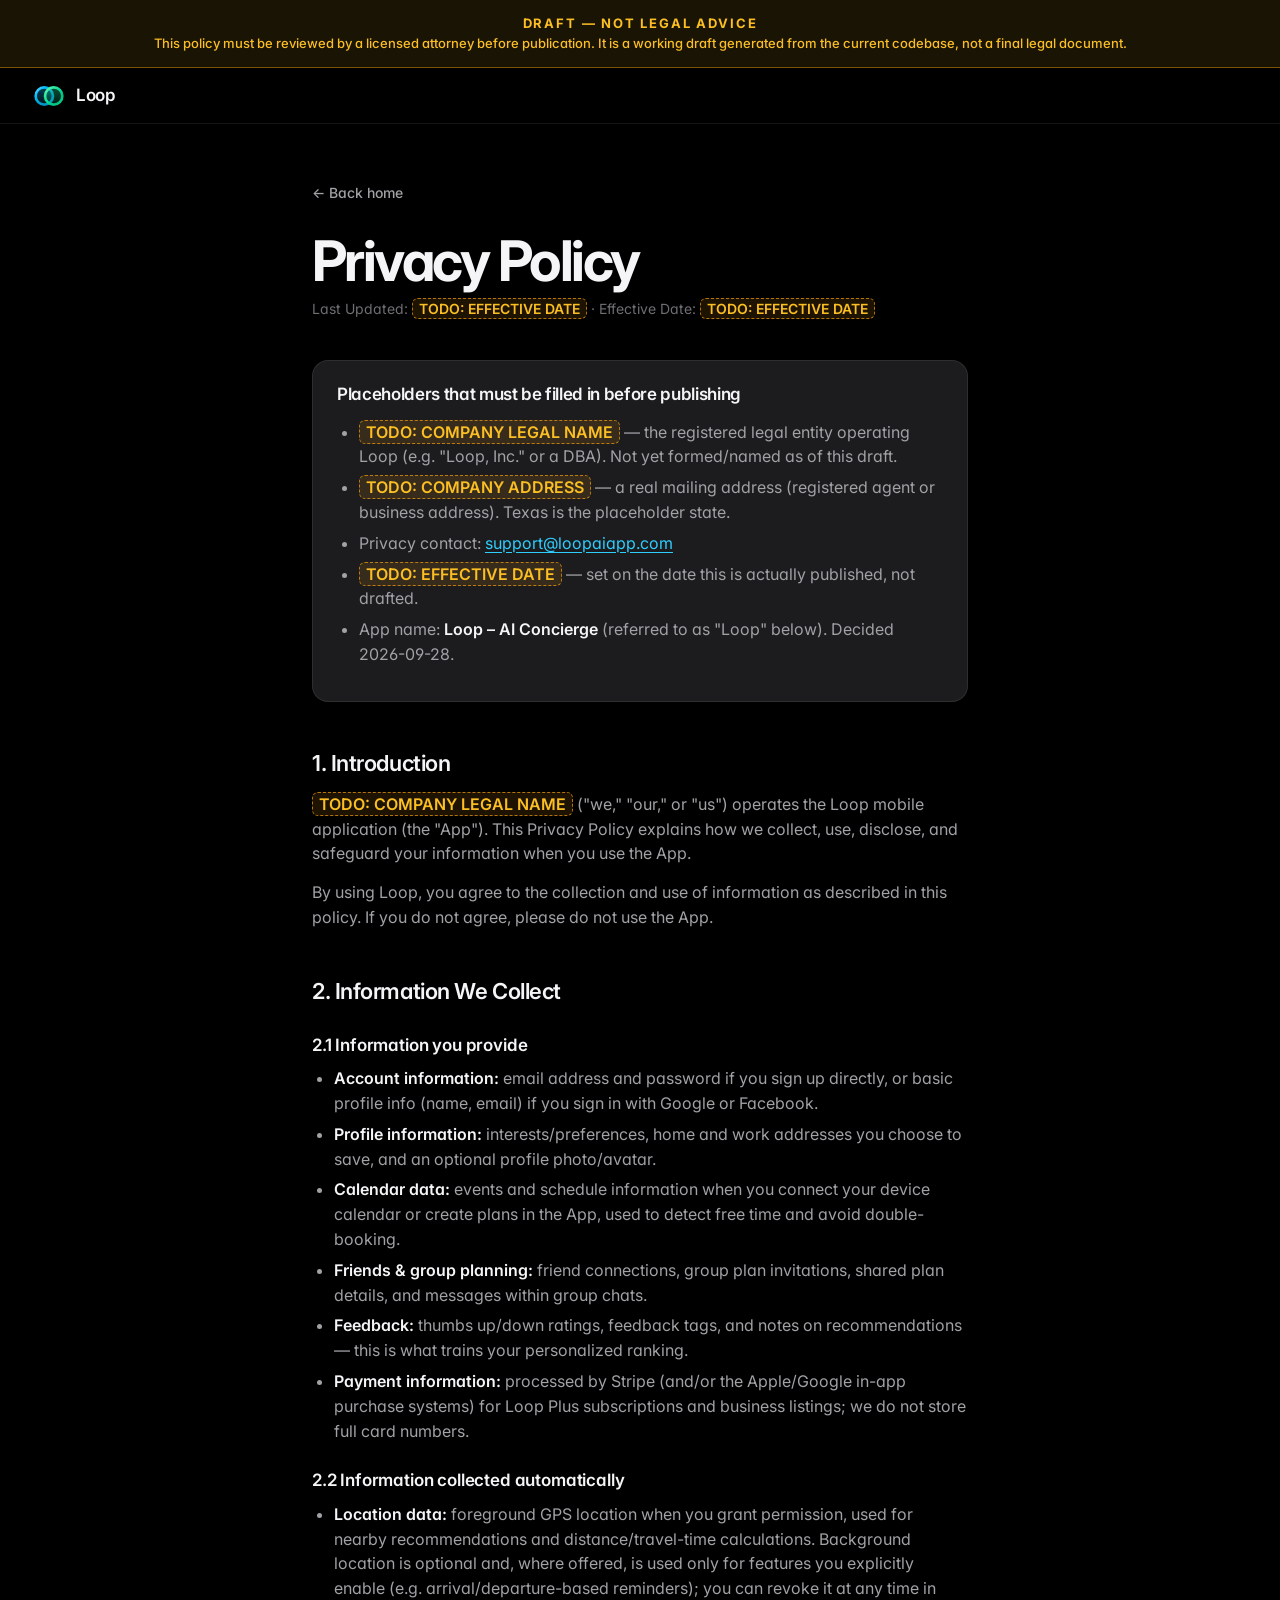
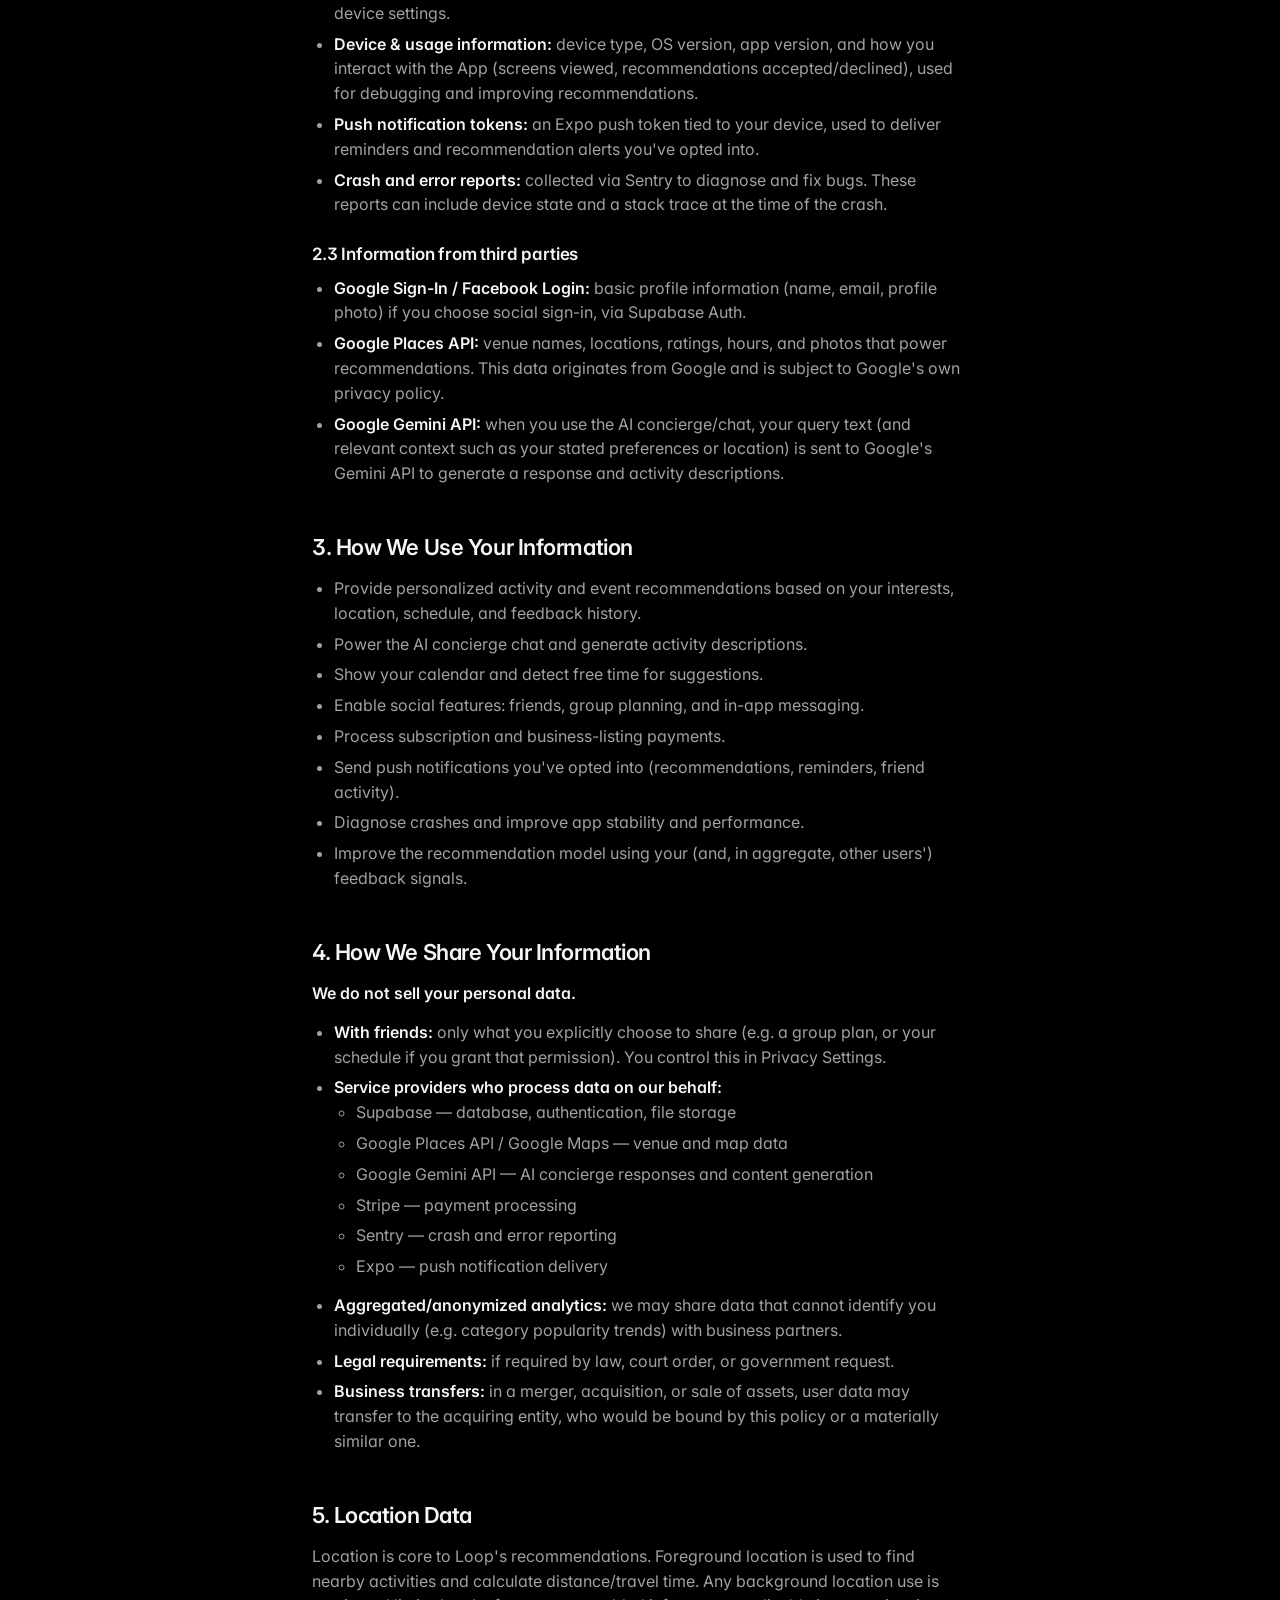
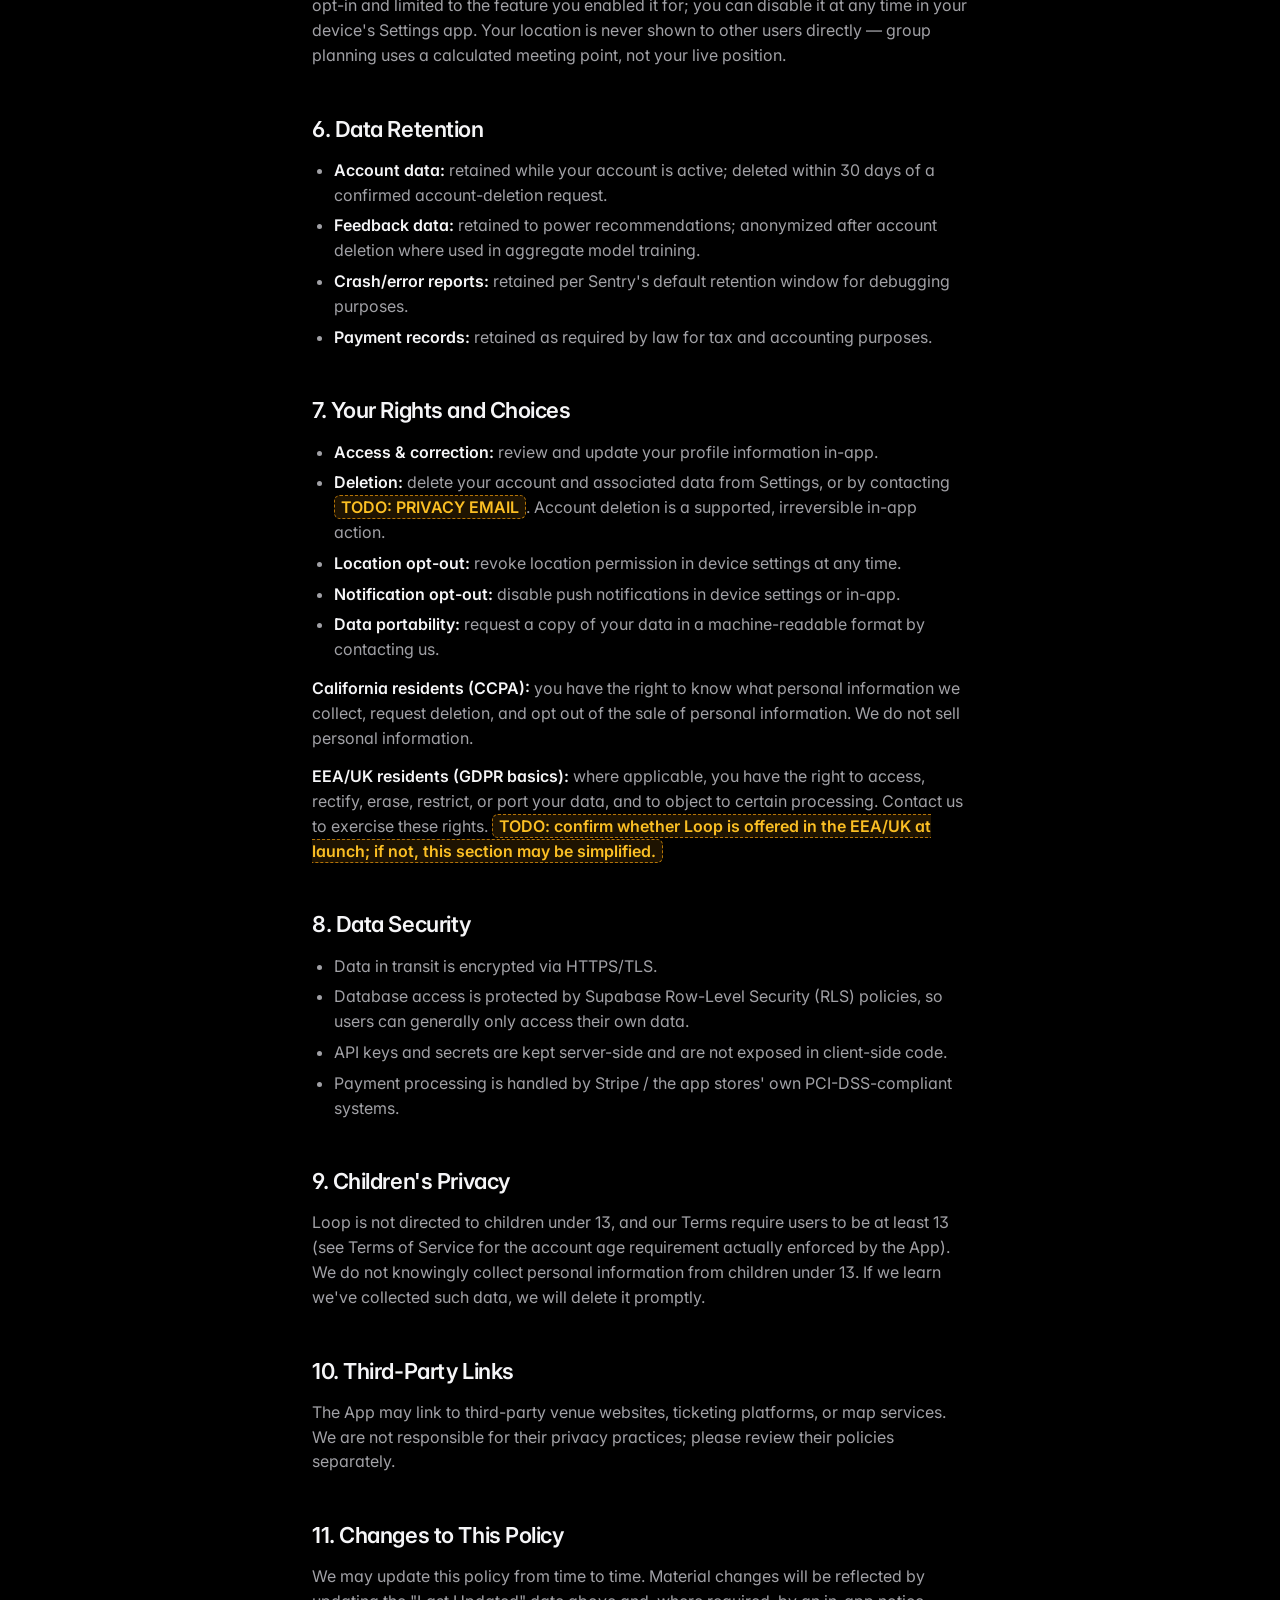
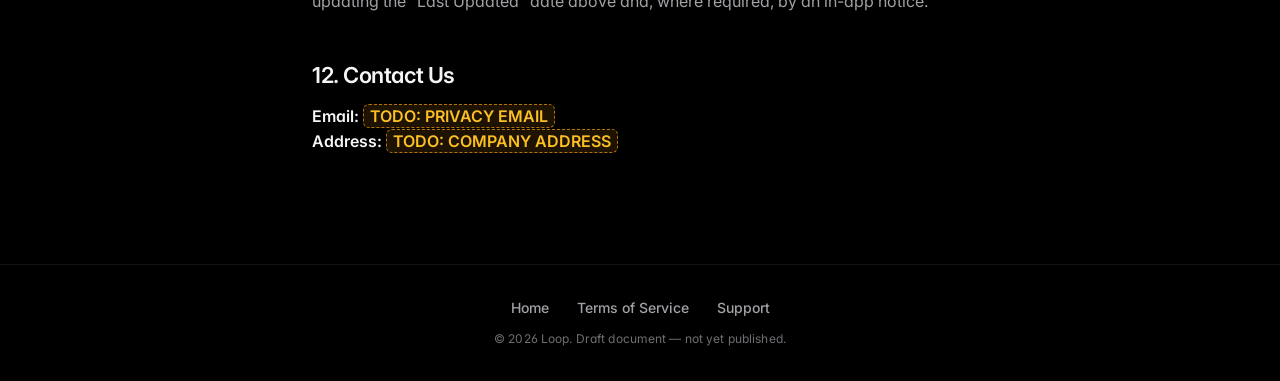
==== privacy.html @ 394af700 "v2: dark keynote-style unveil" ====
<!DOCTYPE html>
<html lang="en">
<head>
  <meta charset="UTF-8">
  <meta name="viewport" content="width=device-width, initial-scale=1.0">
  <title>Privacy Policy — Loop</title>
  <meta name="description" content="How Loop collects, uses, and protects your information.">
  <link rel="icon" type="image/png" href="assets/favicon.png">
  <link rel="stylesheet" href="styles.css">
</head>
<body>

  <div class="draft-banner">
    <strong>Draft — Not Legal Advice</strong><br>
    This policy must be reviewed by a licensed attorney before publication. It is a working draft generated from the current codebase, not a final legal document.
  </div>

  <header class="doc-header">
    <a href="index.html" class="brand">Loop</a>
  </header>

  <main class="doc">
    <a href="index.html" class="back-link">&larr; Back home</a>
    <h1>Privacy Policy</h1>
    <p class="meta">Last Updated: <span class="todo">TODO: EFFECTIVE DATE</span> &middot; Effective Date: <span class="todo">TODO: EFFECTIVE DATE</span></p>

    <div class="todo-list">
      <h2>Placeholders that must be filled in before publishing</h2>
      <ul>
        <li><span class="todo">TODO: COMPANY LEGAL NAME</span> — the registered legal entity operating Loop (e.g. "Loop, Inc." or a DBA). Not yet formed/named as of this draft.</li>
        <li><span class="todo">TODO: COMPANY ADDRESS</span> — a real mailing address (registered agent or business address). Texas is the placeholder state.</li>
        <li>Privacy contact: <a href="mailto:support@loopaiapp.com">support@loopaiapp.com</a></li>
        <li><span class="todo">TODO: EFFECTIVE DATE</span> — set on the date this is actually published, not drafted.</li>
        <li>App name: <strong>Loop – AI Concierge</strong> (referred to as "Loop" below). Decided 2026-09-28.</li>
      </ul>
    </div>

    <h2>1. Introduction</h2>
    <p><span class="todo">TODO: COMPANY LEGAL NAME</span> ("we," "our," or "us") operates the Loop mobile application (the "App"). This Privacy Policy explains how we collect, use, disclose, and safeguard your information when you use the App.</p>
    <p>By using Loop, you agree to the collection and use of information as described in this policy. If you do not agree, please do not use the App.</p>

    <h2>2. Information We Collect</h2>
    <h3>2.1 Information you provide</h3>
    <ul>
      <li><strong>Account information:</strong> email address and password if you sign up directly, or basic profile info (name, email) if you sign in with Google or Facebook.</li>
      <li><strong>Profile information:</strong> interests/preferences, home and work addresses you choose to save, and an optional profile photo/avatar.</li>
      <li><strong>Calendar data:</strong> events and schedule information when you connect your device calendar or create plans in the App, used to detect free time and avoid double-booking.</li>
      <li><strong>Friends &amp; group planning:</strong> friend connections, group plan invitations, shared plan details, and messages within group chats.</li>
      <li><strong>Feedback:</strong> thumbs up/down ratings, feedback tags, and notes on recommendations — this is what trains your personalized ranking.</li>
      <li><strong>Payment information:</strong> processed by Stripe (and/or the Apple/Google in-app purchase systems) for Loop Plus subscriptions and business listings; we do not store full card numbers.</li>
    </ul>

    <h3>2.2 Information collected automatically</h3>
    <ul>
      <li><strong>Location data:</strong> foreground GPS location when you grant permission, used for nearby recommendations and distance/travel-time calculations. Background location is optional and, where offered, is used only for features you explicitly enable (e.g. arrival/departure-based reminders); you can revoke it at any time in device settings.</li>
      <li><strong>Device &amp; usage information:</strong> device type, OS version, app version, and how you interact with the App (screens viewed, recommendations accepted/declined), used for debugging and improving recommendations.</li>
      <li><strong>Push notification tokens:</strong> an Expo push token tied to your device, used to deliver reminders and recommendation alerts you've opted into.</li>
      <li><strong>Crash and error reports:</strong> collected via Sentry to diagnose and fix bugs. These reports can include device state and a stack trace at the time of the crash.</li>
    </ul>

    <h3>2.3 Information from third parties</h3>
    <ul>
      <li><strong>Google Sign-In / Facebook Login:</strong> basic profile information (name, email, profile photo) if you choose social sign-in, via Supabase Auth.</li>
      <li><strong>Google Places API:</strong> venue names, locations, ratings, hours, and photos that power recommendations. This data originates from Google and is subject to Google's own privacy policy.</li>
      <li><strong>Google Gemini API:</strong> when you use the AI concierge/chat, your query text (and relevant context such as your stated preferences or location) is sent to Google's Gemini API to generate a response and activity descriptions.</li>
    </ul>

    <h2>3. How We Use Your Information</h2>
    <ul>
      <li>Provide personalized activity and event recommendations based on your interests, location, schedule, and feedback history.</li>
      <li>Power the AI concierge chat and generate activity descriptions.</li>
      <li>Show your calendar and detect free time for suggestions.</li>
      <li>Enable social features: friends, group planning, and in-app messaging.</li>
      <li>Process subscription and business-listing payments.</li>
      <li>Send push notifications you've opted into (recommendations, reminders, friend activity).</li>
      <li>Diagnose crashes and improve app stability and performance.</li>
      <li>Improve the recommendation model using your (and, in aggregate, other users') feedback signals.</li>
    </ul>

    <h2>4. How We Share Your Information</h2>
    <p><strong>We do not sell your personal data.</strong></p>
    <ul>
      <li><strong>With friends:</strong> only what you explicitly choose to share (e.g. a group plan, or your schedule if you grant that permission). You control this in Privacy Settings.</li>
      <li><strong>Service providers who process data on our behalf:</strong>
        <ul>
          <li>Supabase — database, authentication, file storage</li>
          <li>Google Places API / Google Maps — venue and map data</li>
          <li>Google Gemini API — AI concierge responses and content generation</li>
          <li>Stripe — payment processing</li>
          <li>Sentry — crash and error reporting</li>
          <li>Expo — push notification delivery</li>
        </ul>
      </li>
      <li><strong>Aggregated/anonymized analytics:</strong> we may share data that cannot identify you individually (e.g. category popularity trends) with business partners.</li>
      <li><strong>Legal requirements:</strong> if required by law, court order, or government request.</li>
      <li><strong>Business transfers:</strong> in a merger, acquisition, or sale of assets, user data may transfer to the acquiring entity, who would be bound by this policy or a materially similar one.</li>
    </ul>

    <h2>5. Location Data</h2>
    <p>Location is core to Loop's recommendations. Foreground location is used to find nearby activities and calculate distance/travel time. Any background location use is opt-in and limited to the feature you enabled it for; you can disable it at any time in your device's Settings app. Your location is never shown to other users directly — group planning uses a calculated meeting point, not your live position.</p>

    <h2>6. Data Retention</h2>
    <ul>
      <li><strong>Account data:</strong> retained while your account is active; deleted within 30 days of a confirmed account-deletion request.</li>
      <li><strong>Feedback data:</strong> retained to power recommendations; anonymized after account deletion where used in aggregate model training.</li>
      <li><strong>Crash/error reports:</strong> retained per Sentry's default retention window for debugging purposes.</li>
      <li><strong>Payment records:</strong> retained as required by law for tax and accounting purposes.</li>
    </ul>

    <h2>7. Your Rights and Choices</h2>
    <ul>
      <li><strong>Access &amp; correction:</strong> review and update your profile information in-app.</li>
      <li><strong>Deletion:</strong> delete your account and associated data from Settings, or by contacting <span class="todo">TODO: PRIVACY EMAIL</span>. Account deletion is a supported, irreversible in-app action.</li>
      <li><strong>Location opt-out:</strong> revoke location permission in device settings at any time.</li>
      <li><strong>Notification opt-out:</strong> disable push notifications in device settings or in-app.</li>
      <li><strong>Data portability:</strong> request a copy of your data in a machine-readable format by contacting us.</li>
    </ul>
    <p><strong>California residents (CCPA):</strong> you have the right to know what personal information we collect, request deletion, and opt out of the sale of personal information. We do not sell personal information.</p>
    <p><strong>EEA/UK residents (GDPR basics):</strong> where applicable, you have the right to access, rectify, erase, restrict, or port your data, and to object to certain processing. Contact us to exercise these rights. <span class="todo">TODO: confirm whether Loop is offered in the EEA/UK at launch; if not, this section may be simplified.</span></p>

    <h2>8. Data Security</h2>
    <ul>
      <li>Data in transit is encrypted via HTTPS/TLS.</li>
      <li>Database access is protected by Supabase Row-Level Security (RLS) policies, so users can generally only access their own data.</li>
      <li>API keys and secrets are kept server-side and are not exposed in client-side code.</li>
      <li>Payment processing is handled by Stripe / the app stores' own PCI-DSS-compliant systems.</li>
    </ul>

    <h2>9. Children's Privacy</h2>
    <p>Loop is not directed to children under 13, and our Terms require users to be at least 13 (see Terms of Service for the account age requirement actually enforced by the App). We do not knowingly collect personal information from children under 13. If we learn we've collected such data, we will delete it promptly.</p>

    <h2>10. Third-Party Links</h2>
    <p>The App may link to third-party venue websites, ticketing platforms, or map services. We are not responsible for their privacy practices; please review their policies separately.</p>

    <h2>11. Changes to This Policy</h2>
    <p>We may update this policy from time to time. Material changes will be reflected by updating the "Last Updated" date above and, where required, by an in-app notice.</p>

    <h2>12. Contact Us</h2>
    <p>
      <strong>Email:</strong> <span class="todo">TODO: PRIVACY EMAIL</span><br>
      <strong>Address:</strong> <span class="todo">TODO: COMPANY ADDRESS</span>
    </p>
  </main>

  <footer>
    <div class="footer-links">
      <a href="index.html">Home</a>
      <a href="terms.html">Terms of Service</a>
      <a href="support.html">Support</a>
    </div>
    <p class="copyright">&copy; 2026 Loop. Draft document — not yet published.</p>
  </footer>

</body>
</html>
---- styles.css ----
/* Loop – AI Concierge — shared stylesheet (index + support/privacy/terms)
   Plain CSS, no build step. Only external resource: Google Fonts (Inter).
   Tokens mirror constants/brand.ts: true black #000000, cards #1C1C1E,
   loopBlue #00A6D9, loopBlueLight #2ECEFF, loopBlueDark #007DA3, loop green #09DB98.
   Motion is progressive: content is fully visible with JS off, and all motion
   is removed under prefers-reduced-motion. */

@import url('https://fonts.googleapis.com/css2?family=Inter:wght@300;400;500;600;700;800&display=swap');

:root {
  --black: #000000;
  --card: #1C1C1E;
  --card-2: #2C2C2E;
  --hairline: rgba(255, 255, 255, 0.08);
  --blue: #00A6D9;
  --blue-light: #2ECEFF;
  --blue-dark: #007DA3;
  --green: #09DB98;
  --amber: #F59E0B;

  --text: #F5F5F7;
  --text-2: #A1A1A6;
  --text-3: #6E6E73;

  --gutter: 16px;
  --maxw: 1120px;
  --ease: cubic-bezier(0.22, 1, 0.36, 1);   /* expo-out, the keynote curve */
  --font: 'Inter', -apple-system, BlinkMacSystemFont, 'SF Pro Display', 'Segoe UI', Roboto, 'Helvetica Neue', Arial, sans-serif;
  color-scheme: dark;
}

@media (min-width: 640px) { :root { --gutter: 32px; } }

*, *::before, *::after { margin: 0; padding: 0; box-sizing: border-box; }

html { -webkit-text-size-adjust: 100%; scroll-behavior: smooth; background: var(--black); }

body {
  font-family: var(--font);
  font-feature-settings: 'ss01', 'cv11';
  color: var(--text);
  background: var(--black);
  line-height: 1.55;
  -webkit-font-smoothing: antialiased;
  -moz-osx-font-smoothing: grayscale;
  overflow-x: hidden;
}

img { display: block; max-width: 100%; height: auto; }
a { color: var(--blue-light); }
::selection { background: rgba(46, 206, 255, 0.35); color: #fff; }

.skip {
  position: absolute; left: -9999px; top: 8px; z-index: 100;
  background: #fff; color: #000; padding: 8px 16px; border-radius: 8px; text-decoration: none; font-weight: 600;
}
.skip:focus { left: 8px; }

:focus-visible { outline: 2px solid var(--blue-light); outline-offset: 3px; border-radius: 6px; }

.wrap { width: 100%; max-width: var(--maxw); margin: 0 auto; padding: 0 var(--gutter); }

/* ---------- Type ---------- */
.eyebrow {
  font-size: 13px; font-weight: 600; letter-spacing: 0.18em; text-transform: uppercase;
  color: var(--blue-light); margin-bottom: 16px;
}

.display {
  font-size: clamp(96px, 26vw, 248px);
  font-weight: 700;
  line-height: 0.9;
  letter-spacing: -0.065em;
  padding-right: 0.04em; /* keep the tight "p" from clipping under background-clip */
  background: linear-gradient(180deg, #FFFFFF 30%, #BDEFFF 75%, var(--blue-light) 110%);
  -webkit-background-clip: text; background-clip: text;
  -webkit-text-fill-color: transparent; color: #fff;
}

.headline {
  font-size: clamp(44px, 9vw, 96px);
  font-weight: 700;
  line-height: 1.0;
  letter-spacing: -0.045em;
  margin-bottom: 24px;
}

.grad {
  background: linear-gradient(100deg, var(--blue-light) 0%, var(--blue) 45%, var(--green) 100%);
  -webkit-background-clip: text; background-clip: text;
  -webkit-text-fill-color: transparent; color: var(--blue-light);
}

.lede { font-size: clamp(18px, 2.2vw, 22px); line-height: 1.5; color: var(--text-2); max-width: 30em; font-weight: 400; letter-spacing: -0.01em; }
.lede.center { margin: 0 auto; text-align: center; }

/* ---------- CTA pill ---------- */
.pill {
  display: inline-flex; align-items: center; justify-content: center;
  min-height: 48px; padding: 0 28px; border-radius: 999px;
  font-size: 17px; font-weight: 600; letter-spacing: -0.01em;
  color: #001018; text-decoration: none;
  background: linear-gradient(180deg, #FFFFFF 0%, #DDF6FF 100%);
  box-shadow: 0 0 0 1px rgba(255, 255, 255, 0.4), 0 10px 40px -8px rgba(46, 206, 255, 0.55);
  transition: transform 0.35s var(--ease), box-shadow 0.35s var(--ease);
}
.pill:hover { transform: translateY(-2px) scale(1.02); box-shadow: 0 0 0 1px rgba(255,255,255,0.6), 0 16px 56px -8px rgba(46, 206, 255, 0.75); }
.pill:active { transform: scale(0.98); }
.pill-sm { min-height: 36px; padding: 0 16px; font-size: 14px; box-shadow: 0 0 0 1px rgba(255,255,255,0.3); }

/* ---------- Nav ---------- */
.nav {
  position: fixed; inset: 0 0 auto 0; z-index: 50;
  display: flex; align-items: center; justify-content: space-between;
  height: 56px; padding: 0 var(--gutter);
  padding-top: env(safe-area-inset-top);
  border-bottom: 1px solid transparent;
  transition: background-color 0.4s var(--ease), border-color 0.4s var(--ease), backdrop-filter 0.4s var(--ease);
}
.nav.scrolled {
  background: rgba(0, 0, 0, 0.62);
  -webkit-backdrop-filter: saturate(180%) blur(20px); backdrop-filter: saturate(180%) blur(20px);
  border-bottom-color: var(--hairline);
}
html:not(.js) .nav { background: rgba(0, 0, 0, 0.72); -webkit-backdrop-filter: blur(20px); backdrop-filter: blur(20px); border-bottom-color: var(--hairline); }
.nav-brand { display: inline-flex; align-items: center; gap: 10px; color: var(--text); text-decoration: none; font-weight: 600; font-size: 17px; letter-spacing: -0.02em; }
.nav-brand img { width: 34px; height: 24px; }

/* ---------- Hero ---------- */
.hero {
  position: relative; overflow: hidden;
  min-height: 100vh; min-height: 100svh;
  display: flex; align-items: center; justify-content: center;
  padding: 96px var(--gutter) 88px;
  text-align: center;
  isolation: isolate;
}
.hero-inner { position: relative; z-index: 2; display: flex; flex-direction: column; align-items: center; }
.hero-sub {
  font-size: clamp(22px, 4.4vw, 40px); font-weight: 500; letter-spacing: -0.03em;
  color: var(--text); margin-top: 8px;
}
.hero-promise { font-size: clamp(17px, 2vw, 21px); color: var(--text-2); max-width: 28em; margin: 20px auto 36px; letter-spacing: -0.01em; }

/* The logo's two interlocking rings, scaled up into atmosphere. */
.rings { position: absolute; inset: 0; z-index: 0; pointer-events: none; }
.ring {
  position: absolute; top: 50%; left: 50%;
  --w: min(118vw, 780px);
  width: var(--w); height: var(--w); border-radius: 50%;
  margin-top: calc(var(--w) * -0.5);
  opacity: 0.6;
}
/* gradient stroke drawn on ::before and masked to a ring; glow filter sits on the parent so the mask does not clip it */
.ring::before {
  content: ''; position: absolute; inset: 0; border-radius: 50%;
  padding: clamp(10px, 2.2vw, 22px);
  background: var(--ring-fill);
  -webkit-mask: linear-gradient(#000 0 0) content-box, linear-gradient(#000 0 0);
  -webkit-mask-composite: xor;
          mask: linear-gradient(#000 0 0) content-box exclude, linear-gradient(#000 0 0);
}
.ring-a {
  --ring-fill: conic-gradient(from 200deg, rgba(46,206,255,0) 0deg, rgba(46,206,255,0.95) 90deg, rgba(0,125,163,0.25) 200deg, rgba(46,206,255,0) 360deg);
  margin-left: calc(var(--w) * -0.72); /* offset via margin so rotate/translate animate in place */
  filter: drop-shadow(0 0 36px rgba(0, 166, 217, 0.7));
  animation: drift-a 28s var(--ease) infinite alternate, spin 60s linear infinite;
}
.ring-b {
  --ring-fill: conic-gradient(from 20deg, rgba(9,219,152,0) 0deg, rgba(9,219,152,0.8) 100deg, rgba(0,192,128,0.18) 220deg, rgba(9,219,152,0) 360deg);
  margin-left: calc(var(--w) * -0.28);
  filter: drop-shadow(0 0 36px rgba(9, 219, 152, 0.5));
  opacity: 0.42;
  animation: drift-b 32s var(--ease) infinite alternate, spin 72s linear infinite reverse;
}
.halo {
  --w: min(140vw, 1100px);
  position: absolute; top: 50%; left: 50%; width: var(--w); height: var(--w);
  margin: calc(var(--w) * -0.5) 0 0 calc(var(--w) * -0.5);
  background: radial-gradient(circle, rgba(0, 166, 217, 0.22) 0%, rgba(0, 125, 163, 0.08) 35%, transparent 65%);
  animation: breathe 9s ease-in-out infinite;
}
/* soft vignette so type always sits on true black */
.hero::after {
  content: ''; position: absolute; inset: 0; z-index: 1; pointer-events: none;
  background: radial-gradient(ellipse at 50% 50%, rgba(0,0,0,0.55) 0%, rgba(0,0,0,0) 45%),
              linear-gradient(180deg, rgba(0,0,0,0) 70%, #000 100%);
}

@keyframes drift-a { from { translate: -3% -2%; } to { translate: 3% 2%; } }
@keyframes drift-b { from { translate: 3% 2%; } to { translate: -3% -1%; } }
@keyframes spin { to { rotate: 360deg; } }
@keyframes breathe { 0%, 100% { opacity: 0.75; scale: 1; } 50% { opacity: 1; scale: 1.06; } }

.scroll-cue { position: absolute; left: 50%; bottom: 28px; z-index: 2; width: 1px; height: 44px; translate: -50% 0; background: var(--hairline); overflow: hidden; }
.scroll-cue span { position: absolute; left: 0; top: -44px; width: 1px; height: 44px; background: linear-gradient(180deg, transparent, var(--blue-light)); animation: cue 2.4s var(--ease) infinite; }
@keyframes cue { to { top: 44px; } }

/* ---------- It learns you ---------- */
.learns { padding: clamp(120px, 20vh, 220px) 0; }
.manifesto {
  font-size: clamp(28px, 5.2vw, 60px);
  font-weight: 600; line-height: 1.12; letter-spacing: -0.035em;
  color: var(--text);
  max-width: 20em;
}
/* word-by-word scroll illumination (JS adds .w spans; without JS the text is simply white) */
.manifesto .w { color: rgba(245, 245, 247, 0.18); transition: color 0.5s var(--ease); }
.manifesto .w.lit { color: var(--text); }

/* ---------- Teasers ---------- */
.teaser { padding: clamp(72px, 14vh, 160px) 0; }
.teaser-grid { display: grid; gap: 48px; align-items: center; }
.teaser-copy { max-width: 560px; }

.stage {
  position: relative; margin: 0 auto;
  width: min(100%, 380px); aspect-ratio: 186 / 270;
  display: flex; align-items: center; justify-content: center;
  --p: 1;
}
.stage-glow {
  position: absolute; inset: 8% 14%; border-radius: 40%;
  background: radial-gradient(circle, rgba(46, 206, 255, 0.45) 0%, rgba(0, 125, 163, 0.12) 45%, transparent 70%);
  filter: blur(40px);
  opacity: calc(0.25 + var(--p) * 0.75);
}
.stage-green .stage-glow { background: radial-gradient(circle, rgba(9, 219, 152, 0.38) 0%, rgba(0, 166, 217, 0.12) 45%, transparent 70%); }
.device {
  position: relative; width: 100%; height: auto;
  filter: drop-shadow(0 40px 60px rgba(0, 0, 0, 0.9)) drop-shadow(0 0 1px rgba(255,255,255,0.25));
  transform: translate3d(0, calc((1 - var(--p)) * 72px), 0) scale(calc(0.84 + var(--p) * 0.16)) rotateX(calc((1 - var(--p)) * 14deg));
  opacity: calc(0.15 + var(--p) * 0.85);
  transform-origin: 50% 80%;
  will-change: transform, opacity;
}
.stage { perspective: 1200px; }

@media (min-width: 900px) {
  .teaser-grid { grid-template-columns: 1.05fr 0.95fr; gap: 64px; }
  .teaser-flip .teaser-copy { order: 2; }
  .teaser-flip .stage { order: 1; }
}

/* ---------- Closing ---------- */
.closing { position: relative; overflow: hidden; padding: clamp(140px, 26vh, 280px) 0; text-align: center; isolation: isolate; }
.closing-inner { position: relative; z-index: 2; display: flex; flex-direction: column; align-items: center; gap: 28px; }
.closer {
  font-size: clamp(40px, 8.4vw, 104px); font-weight: 700; line-height: 1.02; letter-spacing: -0.05em;
  max-width: 12em;
}
.rings-close .ring { --w: min(100vw, 640px); opacity: 0.32; }
.closing::after {
  content: ''; position: absolute; inset: 0; z-index: 1; pointer-events: none;
  background: radial-gradient(ellipse at 50% 50%, rgba(0,0,0,0.7) 0%, rgba(0,0,0,0) 55%);
}

/* ---------- Footer (shared) ---------- */
.site-footer, footer {
  border-top: 1px solid var(--hairline);
  padding: 32px var(--gutter) calc(32px + env(safe-area-inset-bottom));
  text-align: center; color: var(--text-3); background: var(--black);
}
.footer-links { display: flex; gap: 28px; justify-content: center; flex-wrap: wrap; margin-bottom: 12px; }
.footer-links a { color: var(--text-2); text-decoration: none; font-size: 14px; font-weight: 500; transition: color 0.25s; }
.footer-links a:hover { color: var(--text); }
.copyright { font-size: 12px; letter-spacing: 0.01em; }

/* ---------- Reveal (JS-gated so no-JS shows everything) ---------- */
.js .reveal {
  opacity: 0;
  transform: translate3d(0, 28px, 0);
  filter: blur(8px);
  transition: opacity 1.1s var(--ease), transform 1.1s var(--ease), filter 1.1s var(--ease);
  transition-delay: calc(var(--d, 0) * 110ms);
}
.js .reveal.in { opacity: 1; transform: none; filter: none; }
/* v2: the hero must land fast — no 1.5 s wait on a black screen. */
.js .hero .reveal { transition-duration: 0.6s; transition-delay: calc(var(--d, 0) * 60ms); }

/* ---------- Document pages (support / privacy / terms) ---------- */
.draft-banner {
  background: #1A1405; border-bottom: 1px solid rgba(245, 158, 11, 0.45);
  color: #FBBF24; padding: 14px var(--gutter); text-align: center;
  font-size: 13px; font-weight: 500; line-height: 1.5;
}
.draft-banner strong { text-transform: uppercase; letter-spacing: 0.14em; font-weight: 700; }

.doc-header {
  position: sticky; top: 0; z-index: 10;
  background: rgba(0, 0, 0, 0.7);
  -webkit-backdrop-filter: saturate(180%) blur(20px); backdrop-filter: saturate(180%) blur(20px);
  border-bottom: 1px solid var(--hairline);
  padding: 0 var(--gutter); height: 56px; display: flex; align-items: center;
}
.doc-header a.brand {
  display: inline-flex; align-items: center; gap: 10px;
  color: var(--text); text-decoration: none; font-size: 17px; font-weight: 600; letter-spacing: -0.02em;
}
.doc-header a.brand::before {
  content: ''; width: 34px; height: 24px;
  background: url('assets/loop-logo.svg') center / contain no-repeat;
}

.doc { max-width: 720px; margin: 0 auto; padding: 56px var(--gutter) 96px; }
.doc h1 { font-size: clamp(36px, 7vw, 56px); font-weight: 700; letter-spacing: -0.045em; line-height: 1.05; margin-bottom: 8px; }
.doc .meta { color: var(--text-3); font-size: 14px; margin-bottom: 40px; }
.doc h2 { font-size: 22px; font-weight: 600; letter-spacing: -0.02em; margin: 44px 0 12px; color: var(--text); }
.doc h3 { font-size: 17px; font-weight: 600; letter-spacing: -0.01em; margin: 24px 0 8px; color: var(--text); }
.doc p { margin-bottom: 14px; color: var(--text-2); }
.doc ul, .doc ol { margin: 0 0 14px 22px; color: var(--text-2); }
.doc li { margin-bottom: 6px; }
.doc a { color: var(--blue-light); text-underline-offset: 3px; }
.doc strong { color: var(--text); font-weight: 600; }
.doc code { font-size: 0.92em; background: var(--card); padding: 1px 6px; border-radius: 6px; }

.todo {
  background: rgba(245, 158, 11, 0.12); border: 1px dashed rgba(245, 158, 11, 0.7);
  border-radius: 6px; padding: 1px 6px; font-weight: 600; color: #FBBF24;
}
.todo-list { background: var(--card); border: 1px solid var(--hairline); border-radius: 16px; padding: 20px 24px; margin: 24px 0; }
.todo-list h2 { margin-top: 0; font-size: 17px; }

.back-link { display: inline-block; margin-bottom: 28px; font-size: 14px; font-weight: 500; text-decoration: none; color: var(--text-2) !important; }
.back-link:hover { color: var(--text) !important; }

/* ---------- Reduced motion: remove all motion, show all content ---------- */
@media (prefers-reduced-motion: reduce) {
  html { scroll-behavior: auto; }
  *, *::before, *::after { animation: none !important; transition: none !important; }
  .js .reveal { opacity: 1; transform: none; filter: none; }
  .device { transform: none; opacity: 1; }
  .stage-glow { opacity: 1; }
  .manifesto .w { color: var(--text); }
  .scroll-cue { display: none; }
}
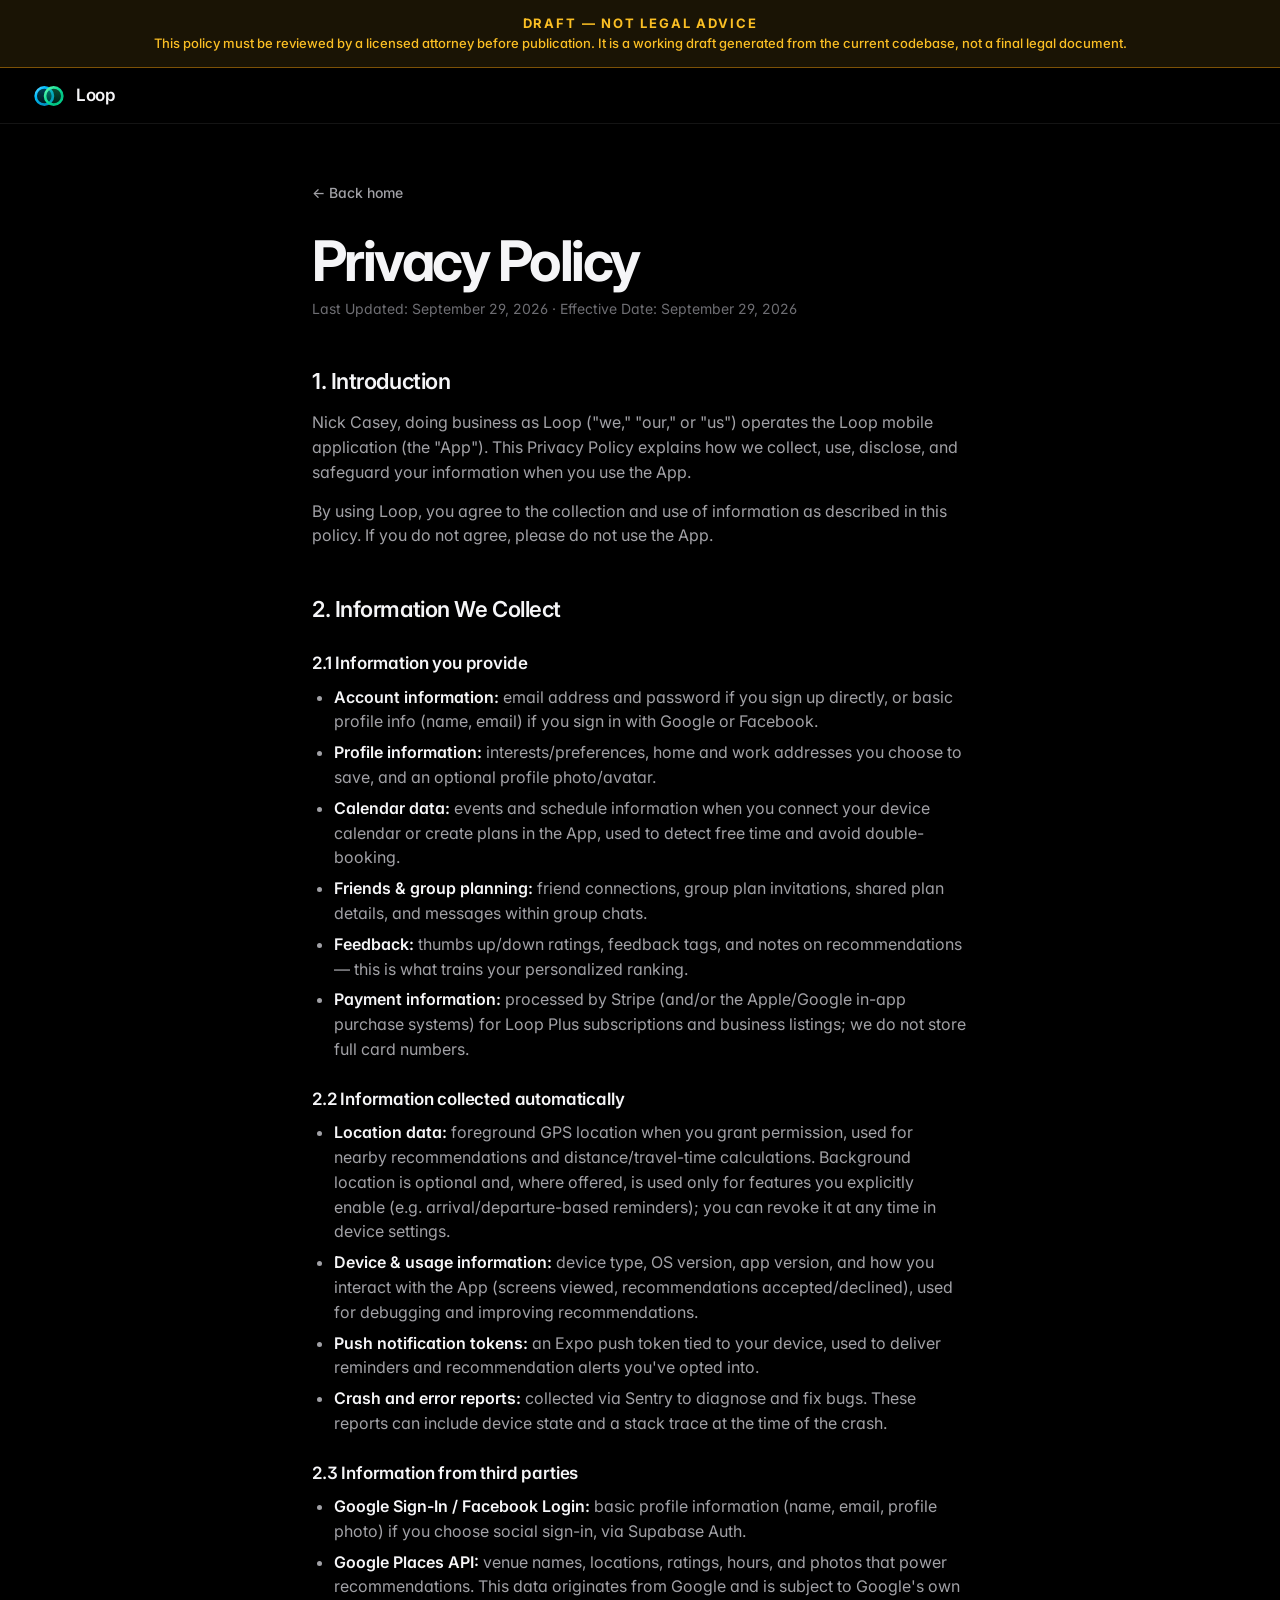
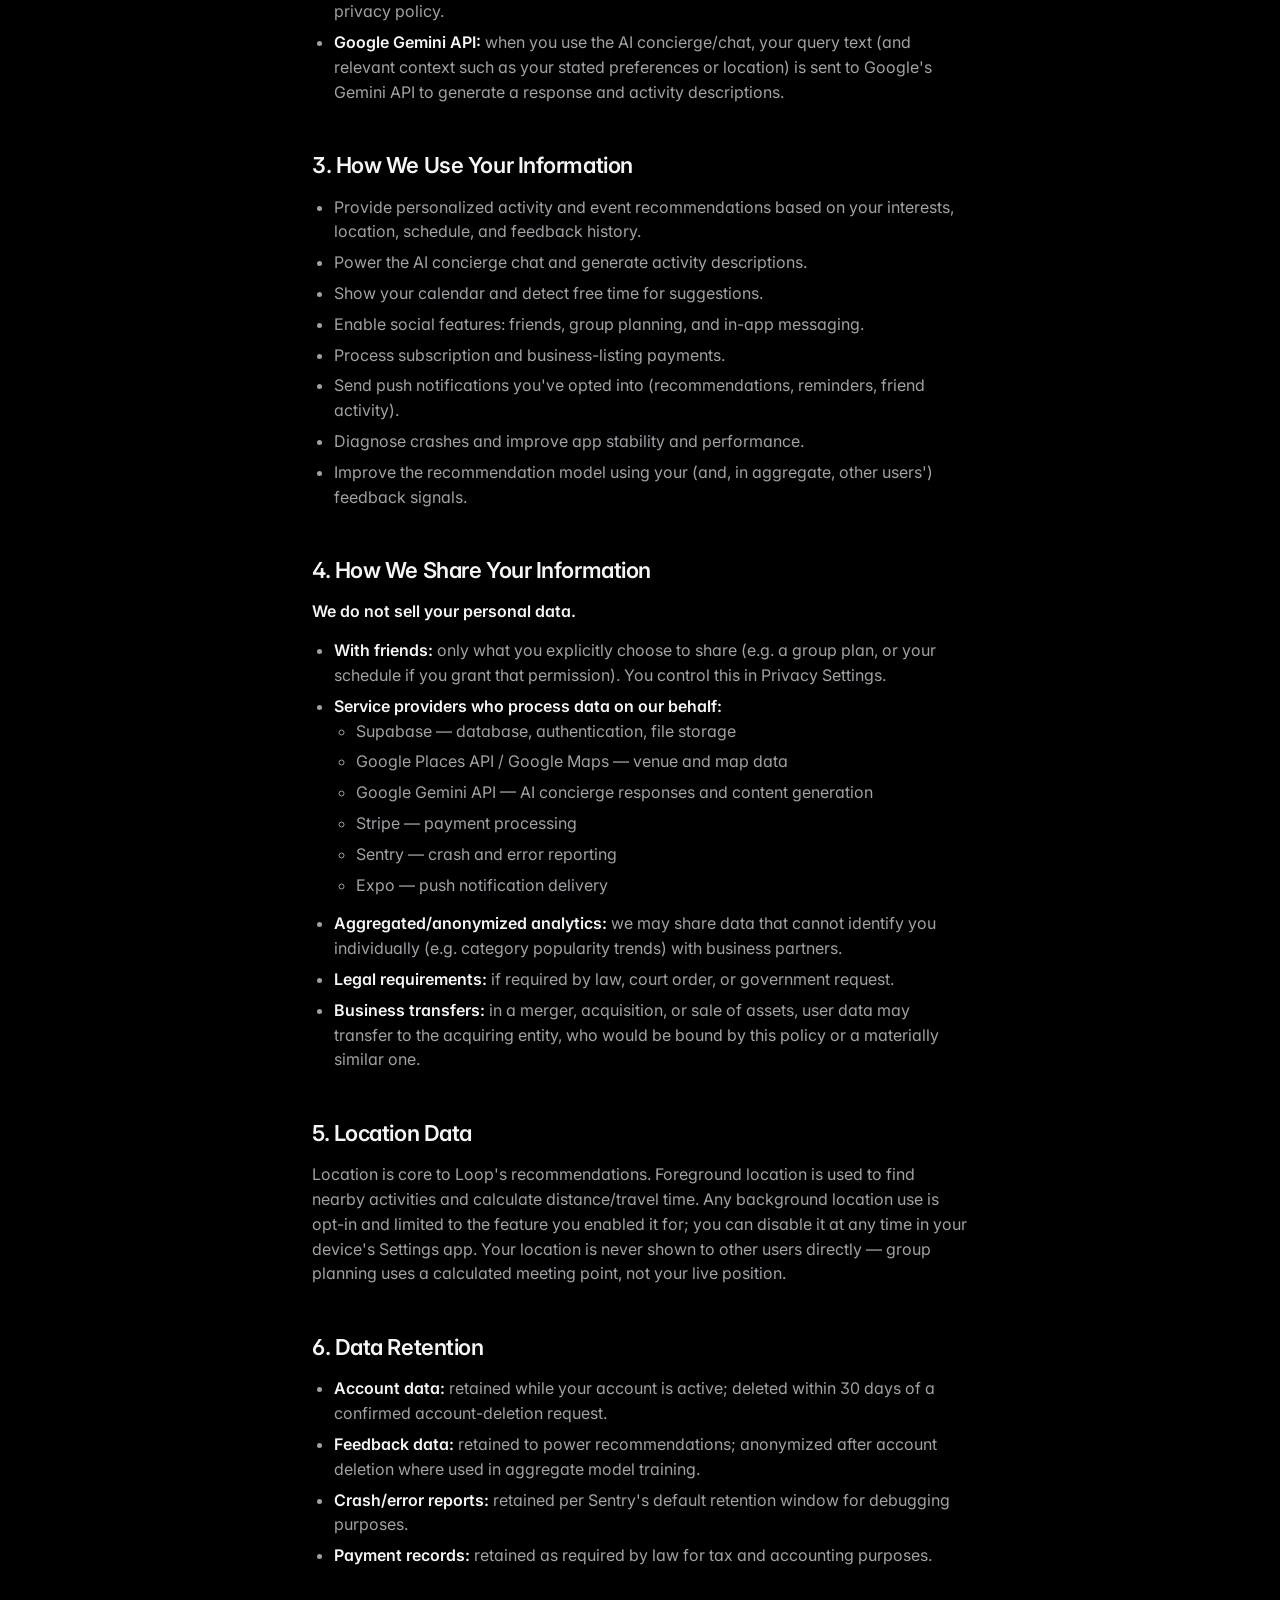
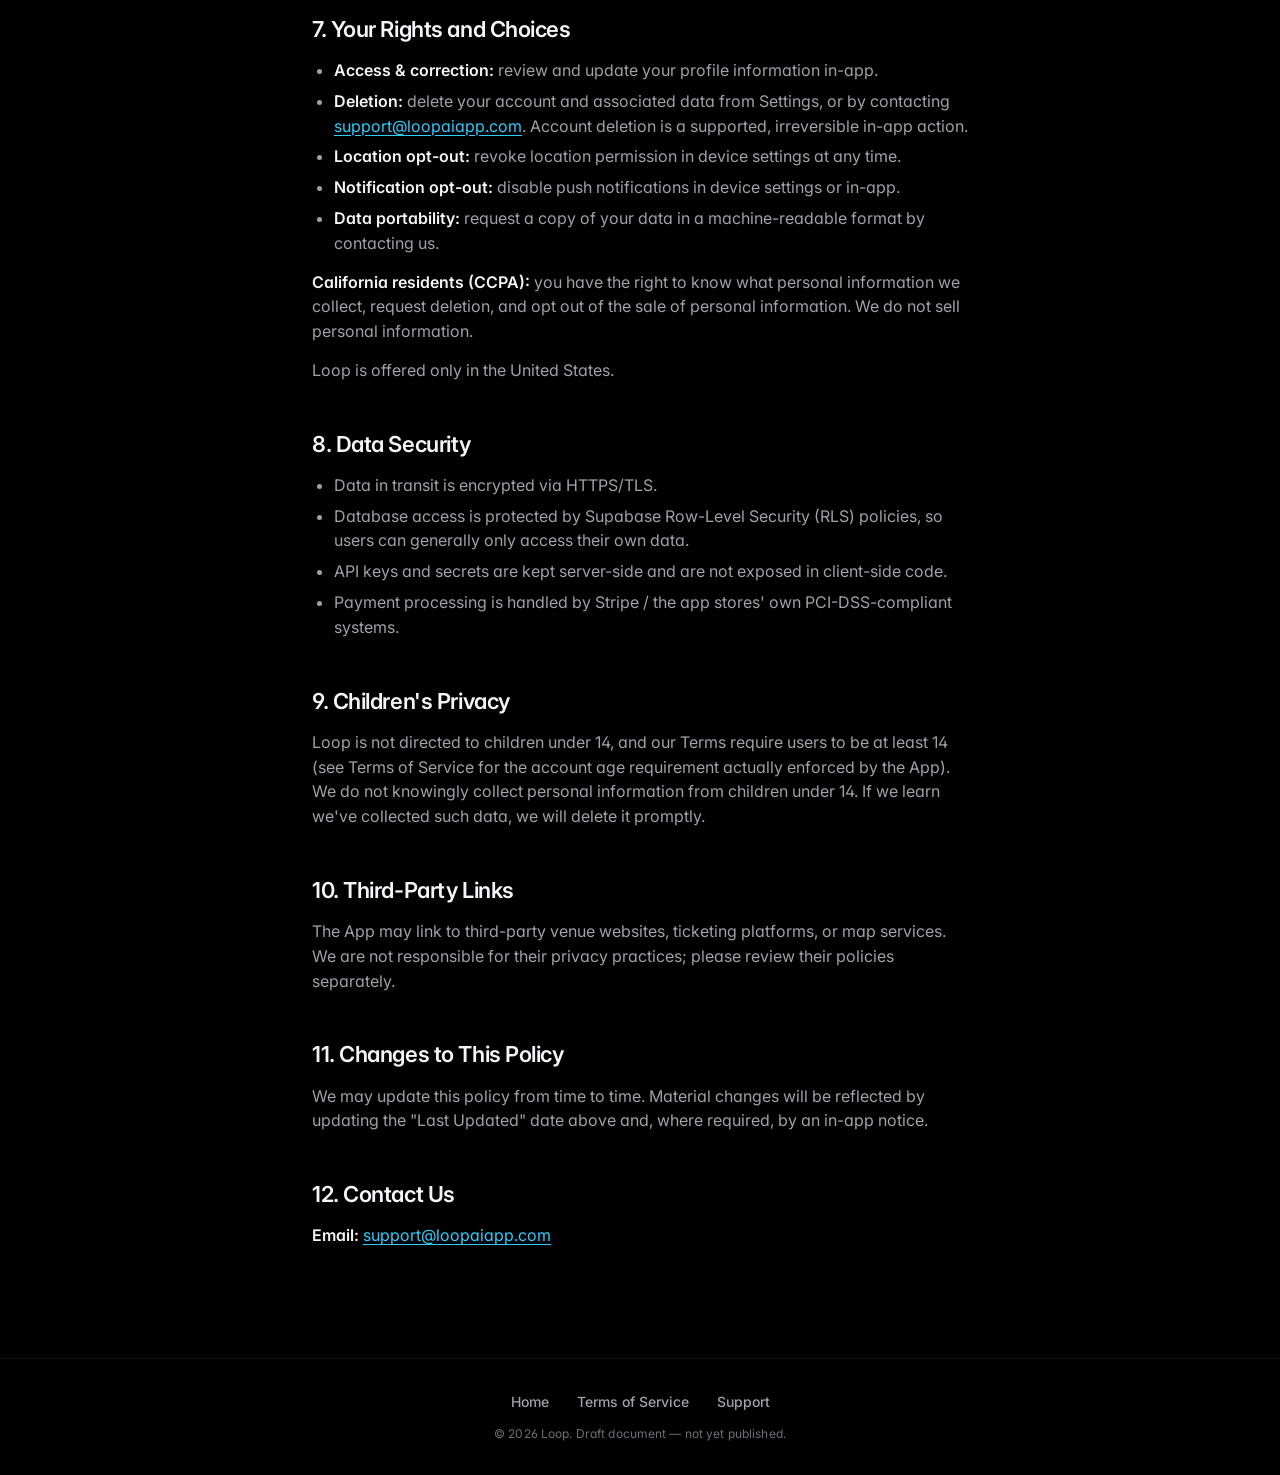
==== commit f9b48658: "Legal: fill privacy and terms — sole proprietor, email-only contact, minimum age 14 Mirrors site/ at" ====
--- a/privacy.html
+++ b/privacy.html
@@ -5,7 +5,11 @@
   <meta name="viewport" content="width=device-width, initial-scale=1.0">
   <title>Privacy Policy — Loop</title>
   <meta name="description" content="How Loop collects, uses, and protects your information.">
+  <link rel="icon" type="image/svg+xml" href="assets/loop-logo.svg">
   <link rel="icon" type="image/png" href="assets/favicon.png">
+  <link rel="apple-touch-icon" href="assets/apple-touch-icon.png">
+  <meta property="og:image" content="https://loopaiapp.com/assets/og-loop.png">
+  <meta name="twitter:card" content="summary_large_image">
   <link rel="stylesheet" href="styles.css">
 </head>
 <body>
@@ -22,21 +26,10 @@
   <main class="doc">
     <a href="index.html" class="back-link">&larr; Back home</a>
     <h1>Privacy Policy</h1>
-    <p class="meta">Last Updated: <span class="todo">TODO: EFFECTIVE DATE</span> &middot; Effective Date: <span class="todo">TODO: EFFECTIVE DATE</span></p>
-
-    <div class="todo-list">
-      <h2>Placeholders that must be filled in before publishing</h2>
-      <ul>
-        <li><span class="todo">TODO: COMPANY LEGAL NAME</span> — the registered legal entity operating Loop (e.g. "Loop, Inc." or a DBA). Not yet formed/named as of this draft.</li>
-        <li><span class="todo">TODO: COMPANY ADDRESS</span> — a real mailing address (registered agent or business address). Texas is the placeholder state.</li>
-        <li>Privacy contact: <a href="mailto:support@loopaiapp.com">support@loopaiapp.com</a></li>
-        <li><span class="todo">TODO: EFFECTIVE DATE</span> — set on the date this is actually published, not drafted.</li>
-        <li>App name: <strong>Loop – AI Concierge</strong> (referred to as "Loop" below). Decided 2026-09-28.</li>
-      </ul>
-    </div>
+    <p class="meta">Last Updated: September 29, 2026 &middot; Effective Date: September 29, 2026</p>
 
     <h2>1. Introduction</h2>
-    <p><span class="todo">TODO: COMPANY LEGAL NAME</span> ("we," "our," or "us") operates the Loop mobile application (the "App"). This Privacy Policy explains how we collect, use, disclose, and safeguard your information when you use the App.</p>
+    <p>Nick Casey, doing business as Loop ("we," "our," or "us") operates the Loop mobile application (the "App"). This Privacy Policy explains how we collect, use, disclose, and safeguard your information when you use the App.</p>
     <p>By using Loop, you agree to the collection and use of information as described in this policy. If you do not agree, please do not use the App.</p>
 
     <h2>2. Information We Collect</h2>
@@ -110,13 +103,13 @@
     <h2>7. Your Rights and Choices</h2>
     <ul>
       <li><strong>Access &amp; correction:</strong> review and update your profile information in-app.</li>
-      <li><strong>Deletion:</strong> delete your account and associated data from Settings, or by contacting <span class="todo">TODO: PRIVACY EMAIL</span>. Account deletion is a supported, irreversible in-app action.</li>
+      <li><strong>Deletion:</strong> delete your account and associated data from Settings, or by contacting <a href="mailto:support@loopaiapp.com">support@loopaiapp.com</a>. Account deletion is a supported, irreversible in-app action.</li>
       <li><strong>Location opt-out:</strong> revoke location permission in device settings at any time.</li>
       <li><strong>Notification opt-out:</strong> disable push notifications in device settings or in-app.</li>
       <li><strong>Data portability:</strong> request a copy of your data in a machine-readable format by contacting us.</li>
     </ul>
     <p><strong>California residents (CCPA):</strong> you have the right to know what personal information we collect, request deletion, and opt out of the sale of personal information. We do not sell personal information.</p>
-    <p><strong>EEA/UK residents (GDPR basics):</strong> where applicable, you have the right to access, rectify, erase, restrict, or port your data, and to object to certain processing. Contact us to exercise these rights. <span class="todo">TODO: confirm whether Loop is offered in the EEA/UK at launch; if not, this section may be simplified.</span></p>
+    <p>Loop is offered only in the United States.</p>
 
     <h2>8. Data Security</h2>
     <ul>
@@ -127,7 +120,7 @@
     </ul>
 
     <h2>9. Children's Privacy</h2>
-    <p>Loop is not directed to children under 13, and our Terms require users to be at least 13 (see Terms of Service for the account age requirement actually enforced by the App). We do not knowingly collect personal information from children under 13. If we learn we've collected such data, we will delete it promptly.</p>
+    <p>Loop is not directed to children under 14, and our Terms require users to be at least 14 (see Terms of Service for the account age requirement actually enforced by the App). We do not knowingly collect personal information from children under 14. If we learn we've collected such data, we will delete it promptly.</p>
 
     <h2>10. Third-Party Links</h2>
     <p>The App may link to third-party venue websites, ticketing platforms, or map services. We are not responsible for their privacy practices; please review their policies separately.</p>
@@ -137,8 +130,7 @@
 
     <h2>12. Contact Us</h2>
     <p>
-      <strong>Email:</strong> <span class="todo">TODO: PRIVACY EMAIL</span><br>
-      <strong>Address:</strong> <span class="todo">TODO: COMPANY ADDRESS</span>
+      <strong>Email:</strong> <a href="mailto:support@loopaiapp.com">support@loopaiapp.com</a>
     </p>
   </main>
 
--- a/styles.css
+++ b/styles.css
@@ -115,7 +115,7 @@
   height: 56px; padding: 0 var(--gutter);
   padding-top: env(safe-area-inset-top);
   border-bottom: 1px solid transparent;
-  transition: background-color 0.4s var(--ease), border-color 0.4s var(--ease), backdrop-filter 0.4s var(--ease);
+  transition: background-color 0.4s var(--ease), border-color 0.4s var(--ease), box-shadow 0.4s var(--ease);
 }
 .nav.scrolled {
   background: rgba(0, 0, 0, 0.62);
@@ -150,6 +150,7 @@
   width: var(--w); height: var(--w); border-radius: 50%;
   margin-top: calc(var(--w) * -0.5);
   opacity: 0.6;
+  will-change: transform; /* perf only: rings animate on the compositor */
 }
 /* gradient stroke drawn on ::before and masked to a ring; glow filter sits on the parent so the mask does not clip it */
 .ring::before {
@@ -209,32 +210,105 @@
 .manifesto .w.lit { color: var(--text); }
 
 /* ---------- Teasers ---------- */
-.teaser { padding: clamp(72px, 14vh, 160px) 0; }
+.teaser { padding: clamp(72px, 14vh, 160px) 0; overflow: hidden; overflow: clip; }
 .teaser-grid { display: grid; gap: 48px; align-items: center; }
 .teaser-copy { max-width: 560px; }
 
+/* Device stage. Only transform + opacity move: --p (0..1, scroll-scrubbed by app.js,
+   defaults to 1 so JS-off shows the phone at rest) drives the rise/tilt on .tilt. */
 .stage {
   position: relative; margin: 0 auto;
-  width: min(100%, 380px); aspect-ratio: 186 / 270;
-  display: flex; align-items: center; justify-content: center;
+  width: min(100%, 300px);
   --p: 1;
-}
+  perspective: 1400px;
+}
+
 .stage-glow {
-  position: absolute; inset: 8% 14%; border-radius: 40%;
-  background: radial-gradient(circle, rgba(46, 206, 255, 0.45) 0%, rgba(0, 125, 163, 0.12) 45%, transparent 70%);
-  filter: blur(40px);
-  opacity: calc(0.25 + var(--p) * 0.75);
-}
-.stage-green .stage-glow { background: radial-gradient(circle, rgba(9, 219, 152, 0.38) 0%, rgba(0, 166, 217, 0.12) 45%, transparent 70%); }
-.device {
-  position: relative; width: 100%; height: auto;
-  filter: drop-shadow(0 40px 60px rgba(0, 0, 0, 0.9)) drop-shadow(0 0 1px rgba(255,255,255,0.25));
-  transform: translate3d(0, calc((1 - var(--p)) * 72px), 0) scale(calc(0.84 + var(--p) * 0.16)) rotateX(calc((1 - var(--p)) * 14deg));
-  opacity: calc(0.15 + var(--p) * 0.85);
-  transform-origin: 50% 80%;
-  will-change: transform, opacity;
-}
-.stage { perspective: 1200px; }
+  position: absolute; left: 50%; top: 50%; width: 190%; height: 110%;
+  transform: translate(-50%, -50%);
+  background: radial-gradient(closest-side, rgba(46, 206, 255, 0.30), rgba(0, 125, 163, 0.10) 55%, transparent);
+  opacity: calc(0.2 + var(--p) * 0.8);
+  pointer-events: none;
+}
+.stage-green .stage-glow { background: radial-gradient(closest-side, rgba(9, 219, 152, 0.26), rgba(0, 166, 217, 0.10) 55%, transparent); }
+.tilt {
+  position: relative;
+  transform: translate3d(0, calc((1 - var(--p)) * 80px), 0) scale(calc(0.86 + var(--p) * 0.14)) rotateX(calc((1 - var(--p)) * 16deg));
+  opacity: calc(0.2 + var(--p) * 0.8);
+  transform-origin: 50% 85%;
+}
+.float { animation: float 7s ease-in-out infinite; animation-delay: calc(var(--i, 0) * -1.8s); }
+@keyframes float { 0%, 100% { transform: translate3d(0, -6px, 0); } 50% { transform: translate3d(0, 6px, 0); } }
+
+/* Phone art: self-framed inline SVGs. Every element's BASE style is the finished
+   screen, so reduced-motion (animation: none) shows a complete, static frame. Motion
+   is transform/opacity only, one calm 8 s loop per phone. */
+.art { display: block; width: 100%; height: auto; }
+.art text { font-family: var(--font); text-rendering: geometricPrecision; }
+.art .ask-send, .art .plan-check, .art .plan-send, .art .learn-tap, .art .learn-pulse { transform-box: fill-box; transform-origin: center; }
+.art [class^="ask-"], .art [class^="plan-"], .art [class^="learn-"], .art .art-sheen { animation-duration: 8s; animation-iteration-count: infinite; animation-timing-function: var(--ease); }
+.art-sheen { animation-name: art-sheen; animation-timing-function: cubic-bezier(0.45, 0, 0.2, 1) !important; }
+@keyframes art-sheen { 0%, 70% { transform: skewX(-14deg) translateX(0); } 100% { transform: skewX(-14deg) translateX(620px); } }
+
+.ask-ph     { animation-name: ask-ph; }
+.ask-typed  { opacity: 0; animation-name: ask-typed; }
+.ask-cover, .ask-caret { opacity: 0; animation-name: ask-cover; }
+.ask-send   { animation-name: ask-send; }
+.ask-q      { animation-name: ask-q; }
+.ask-a      { animation-name: ask-a; }
+.ask-card   { animation-name: ask-card; }
+.ask-chips  { animation-name: ask-chips; }
+@keyframes ask-ph    { 0%, 2% { opacity: 1; } 3%, 34% { opacity: 0; } 38%, 100% { opacity: 1; } }
+@keyframes ask-typed { 0%, 2% { opacity: 0; } 3%, 31% { opacity: 1; } 33%, 100% { opacity: 0; } }
+@keyframes ask-cover { 0%, 2% { opacity: 0; transform: translateX(0); } 3% { opacity: 1; transform: translateX(0); animation-timing-function: steps(19, end); } 29% { opacity: 1; transform: translateX(126px); } 31%, 100% { opacity: 0; transform: translateX(126px); } }
+@keyframes ask-send  { 0%, 30% { transform: scale(1); } 32% { transform: scale(0.86); } 36%, 100% { transform: scale(1); } }
+@keyframes ask-q     { 0%, 32% { opacity: 0; transform: translateY(10px); } 38%, 92% { opacity: 1; transform: none; } 97%, 100% { opacity: 0; } }
+@keyframes ask-a     { 0%, 42% { opacity: 0; transform: translateY(10px); } 48%, 92% { opacity: 1; transform: none; } 97%, 100% { opacity: 0; } }
+@keyframes ask-card  { 0%, 52% { opacity: 0; transform: translateX(70px); } 60%, 92% { opacity: 1; transform: none; } 97%, 100% { opacity: 0; } }
+@keyframes ask-chips { 0%, 62% { opacity: 0; } 68%, 92% { opacity: 1; } 97%, 100% { opacity: 0; } }
+
+.plan-on       { animation-name: plan-on; }
+.plan-check    { animation-name: plan-check; }
+.plan-pick     { animation-name: plan-pick; }
+.plan-free     { animation-name: plan-free; }
+.plan-dist     { animation-name: plan-dist; }
+.plan-sum      { animation-name: plan-sum; }
+.plan-send     { animation-name: plan-send; }
+.plan-send-off { opacity: 0; animation-name: plan-send-off; }
+@keyframes plan-on       { 0%, 20% { opacity: 0; } 25%, 92% { opacity: 1; } 97%, 100% { opacity: 0; } }
+@keyframes plan-check    { 0%, 23% { opacity: 0; transform: scale(0.3); } 29% { opacity: 1; transform: scale(1.18); } 33%, 92% { opacity: 1; transform: scale(1); } 97%, 100% { opacity: 0; } }
+@keyframes plan-pick     { 0%, 30% { opacity: 0; } 36%, 92% { opacity: 1; } 97%, 100% { opacity: 0; } }
+@keyframes plan-free     { 0%, 36% { opacity: 0; transform: translateY(5px); } 42%, 92% { opacity: 1; transform: none; } 97%, 100% { opacity: 0; } }
+@keyframes plan-dist     { 0%, 44% { opacity: 0; transform: translateY(5px); } 50%, 92% { opacity: 1; transform: none; } 97%, 100% { opacity: 0; } }
+@keyframes plan-sum      { 0%, 54% { opacity: 0; } 60%, 92% { opacity: 1; } 97%, 100% { opacity: 0; } }
+@keyframes plan-send-off { 0%, 64% { opacity: 1; } 70%, 92% { opacity: 0; } 97%, 100% { opacity: 1; } }
+@keyframes plan-send     { 0%, 68% { transform: scale(1); } 72% { transform: scale(1.04); } 77%, 100% { transform: scale(1); } }
+
+.learn-modal   { animation-name: learn-modal; }
+.learn-yes-off { opacity: 0; animation-name: learn-yes-off; }
+.learn-tap     { opacity: 0; animation-name: learn-tap; }
+.learn-toast   { animation-name: learn-toast; }
+.learn-pulse   { opacity: 0; animation-name: learn-pulse; }
+.learn-pulse-2 { animation-delay: 0.45s; }
+@keyframes learn-modal   { 0%, 5% { opacity: 0; transform: translateY(26px); } 13%, 92% { opacity: 1; transform: none; } 97%, 100% { opacity: 0; } }
+@keyframes learn-yes-off { 0%, 37% { opacity: 1; } 41%, 100% { opacity: 0; } }
+@keyframes learn-tap     { 0%, 34% { opacity: 0; transform: scale(0.3); } 37% { opacity: 0.35; } 48%, 100% { opacity: 0; transform: scale(1.5); } }
+@keyframes learn-toast   { 0%, 50% { opacity: 0; transform: translateY(12px); } 57%, 92% { opacity: 1; transform: none; } 97%, 100% { opacity: 0; } }
+@keyframes learn-pulse   { 0%, 57% { opacity: 0; transform: scale(1); } 59% { opacity: 0.7; } 80%, 100% { opacity: 0; transform: scale(2.8); } }
+
+.art .nt-1, .art .nt-2, .art .nt-3 { transform-box: fill-box; transform-origin: 50% 0; animation-duration: 8s; animation-iteration-count: infinite; animation-timing-function: var(--ease); }
+.nt-1 { animation-name: nt-1; }
+.nt-2 { animation-name: nt-2; }
+@keyframes nt-1 { 0%, 8% { opacity: 0; transform: translateY(-36px) scale(0.96); } 16%, 92% { opacity: 1; transform: none; } 97%, 100% { opacity: 0; } }
+@keyframes nt-2 { 0%, 34% { opacity: 0; transform: translateY(-36px) scale(0.96); } 42%, 92% { opacity: 1; transform: none; } 97%, 100% { opacity: 0; } }
+.nt-3 { animation-name: nt-3; }
+@keyframes nt-3 { 0%, 60% { opacity: 0; transform: translateY(-36px) scale(0.96); } 68%, 92% { opacity: 1; transform: none; } 97%, 100% { opacity: 0; } }
+.teaser-center .teaser-grid { grid-template-columns: 1fr; justify-items: center; text-align: center; }
+.teaser-center .teaser-copy { max-width: 760px; }
+.teaser-center .lede { margin: 0 auto; }
+
+.day-static { display: none; }
+
 
 @media (min-width: 900px) {
   .teaser-grid { grid-template-columns: 1.05fr 0.95fr; gap: 64px; }
@@ -265,18 +339,19 @@
 .footer-links a { color: var(--text-2); text-decoration: none; font-size: 14px; font-weight: 500; transition: color 0.25s; }
 .footer-links a:hover { color: var(--text); }
 .copyright { font-size: 12px; letter-spacing: 0.01em; }
+.credit { font-size: 11px; margin-top: 6px; color: var(--text-3); opacity: 0.8; }
 
 /* ---------- Reveal (JS-gated so no-JS shows everything) ---------- */
 .js .reveal {
   opacity: 0;
   transform: translate3d(0, 28px, 0);
-  filter: blur(8px);
-  transition: opacity 1.1s var(--ease), transform 1.1s var(--ease), filter 1.1s var(--ease);
+  transition: opacity 1.1s var(--ease), transform 1.1s var(--ease);
   transition-delay: calc(var(--d, 0) * 110ms);
 }
-.js .reveal.in { opacity: 1; transform: none; filter: none; }
+.js .reveal.in { opacity: 1; transform: none; }
 /* v2: the hero must land fast — no 1.5 s wait on a black screen. */
-.js .hero .reveal { transition-duration: 0.6s; transition-delay: calc(var(--d, 0) * 60ms); }
+.js .hero .reveal { filter: blur(8px); transition: opacity 0.6s var(--ease), transform 0.6s var(--ease), filter 0.6s var(--ease); transition-delay: calc(var(--d, 0) * 60ms); }
+.js .hero .reveal.in { filter: none; }
 
 /* ---------- Document pages (support / privacy / terms) ---------- */
 .draft-banner {
@@ -329,7 +404,10 @@
   html { scroll-behavior: auto; }
   *, *::before, *::after { animation: none !important; transition: none !important; }
   .js .reveal { opacity: 1; transform: none; filter: none; }
-  .device { transform: none; opacity: 1; }
+  .tilt { transform: none; opacity: 1; }
+  .art-sheen { display: none; }
+  .day-anim { display: none; }
+  .day-static { display: inline; }
   .stage-glow { opacity: 1; }
   .manifesto .w { color: var(--text); }
   .scroll-cue { display: none; }
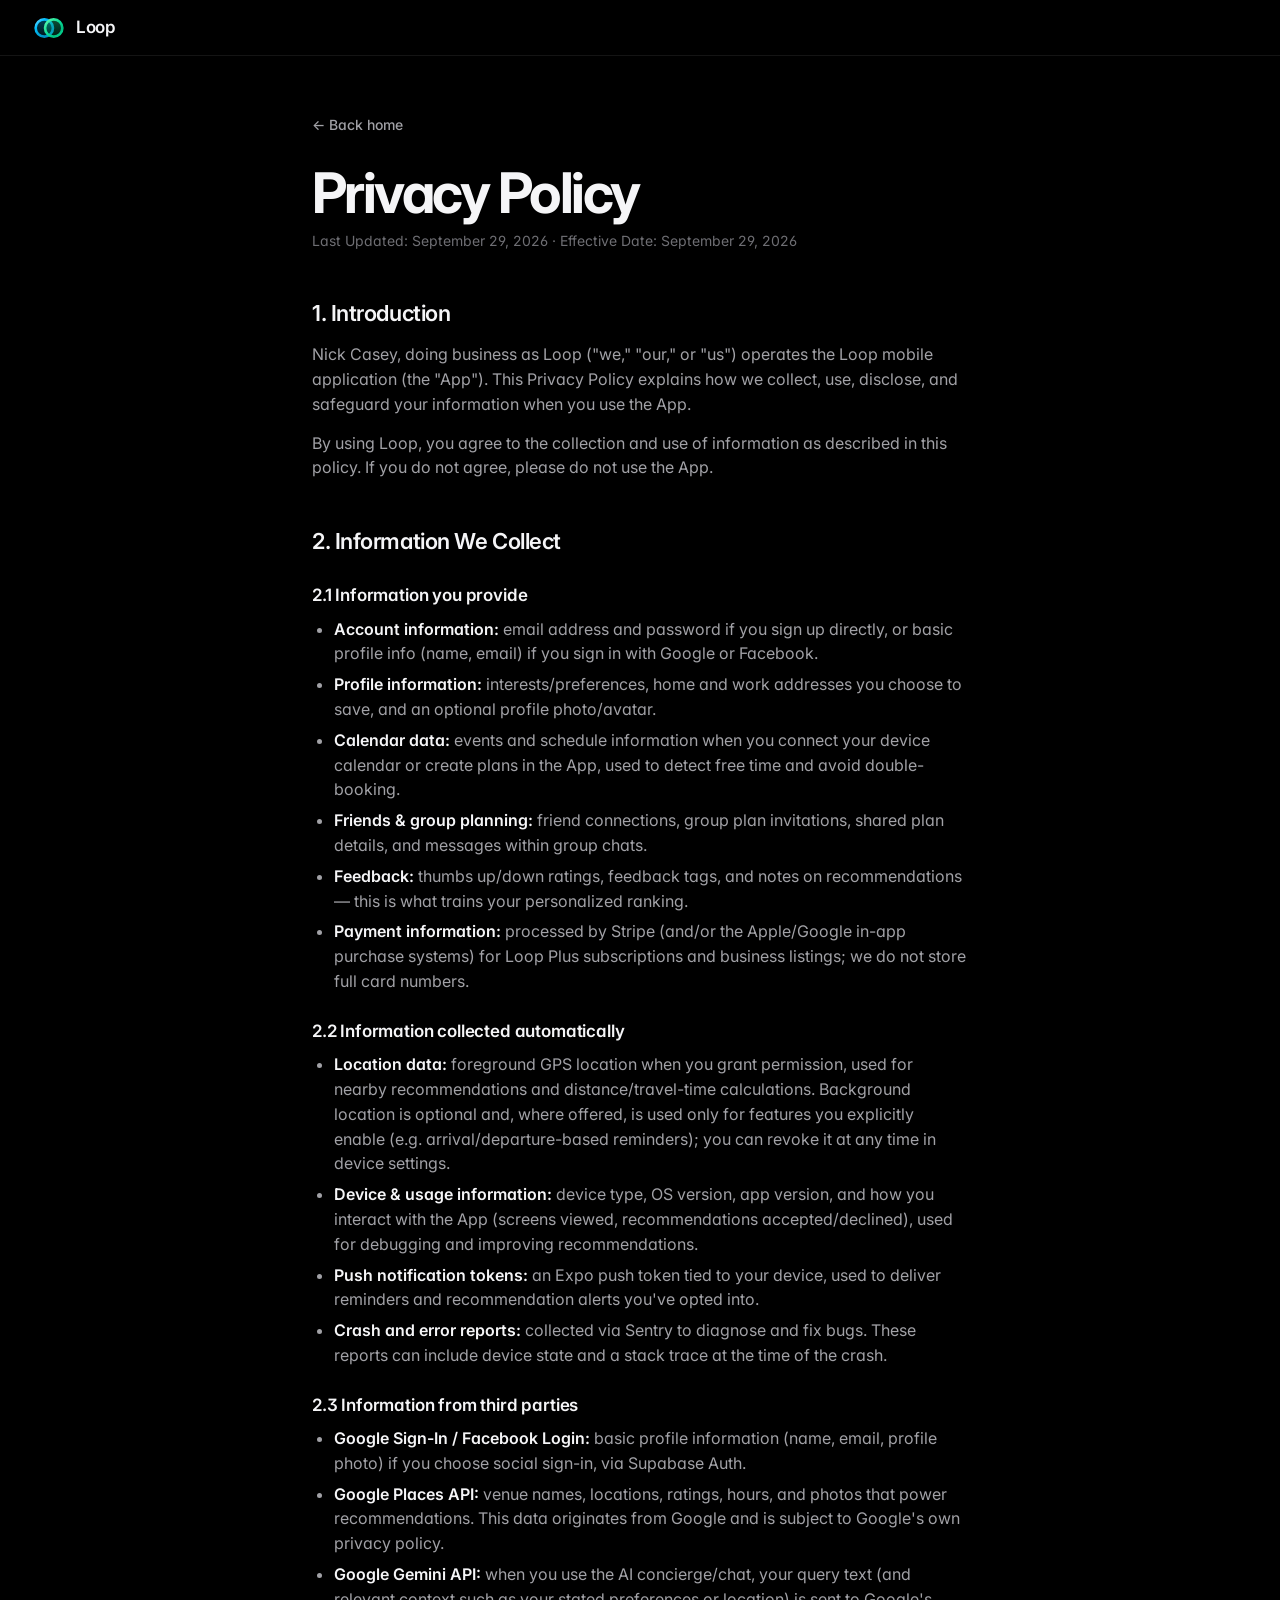
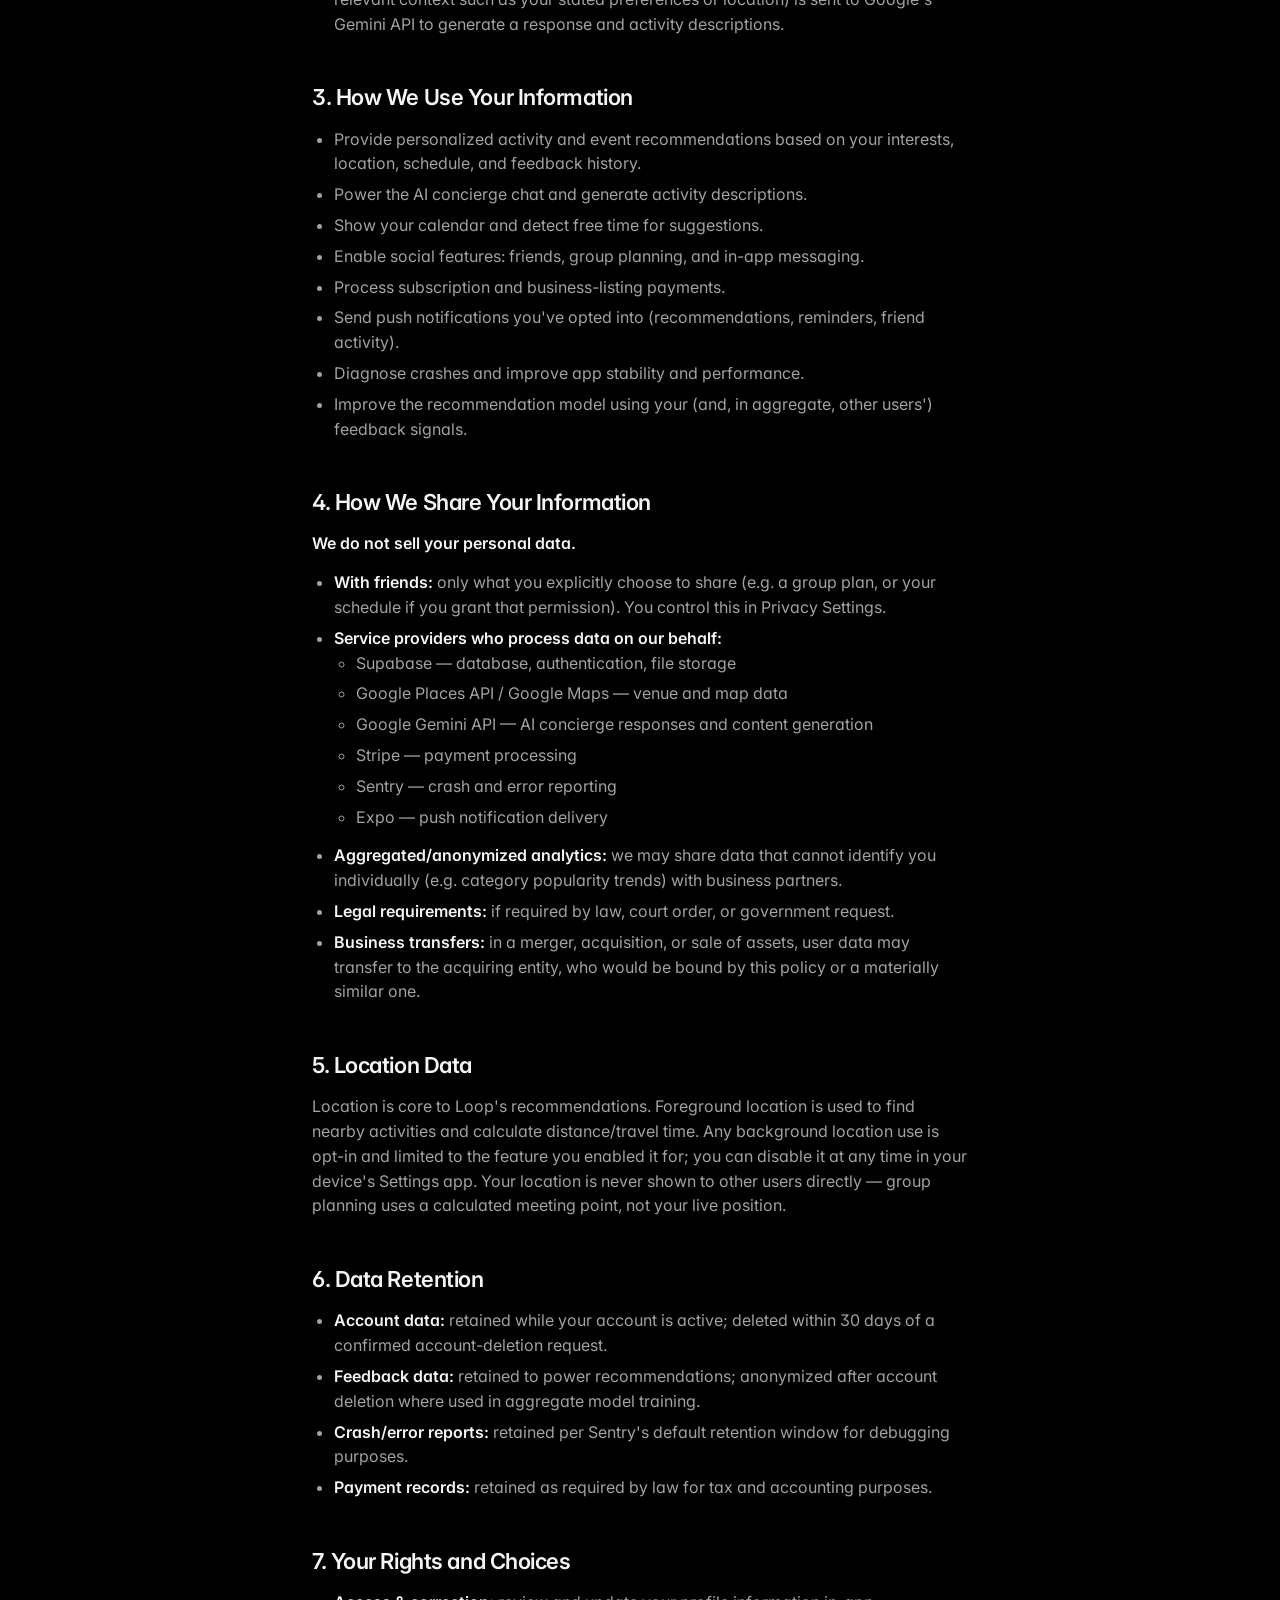
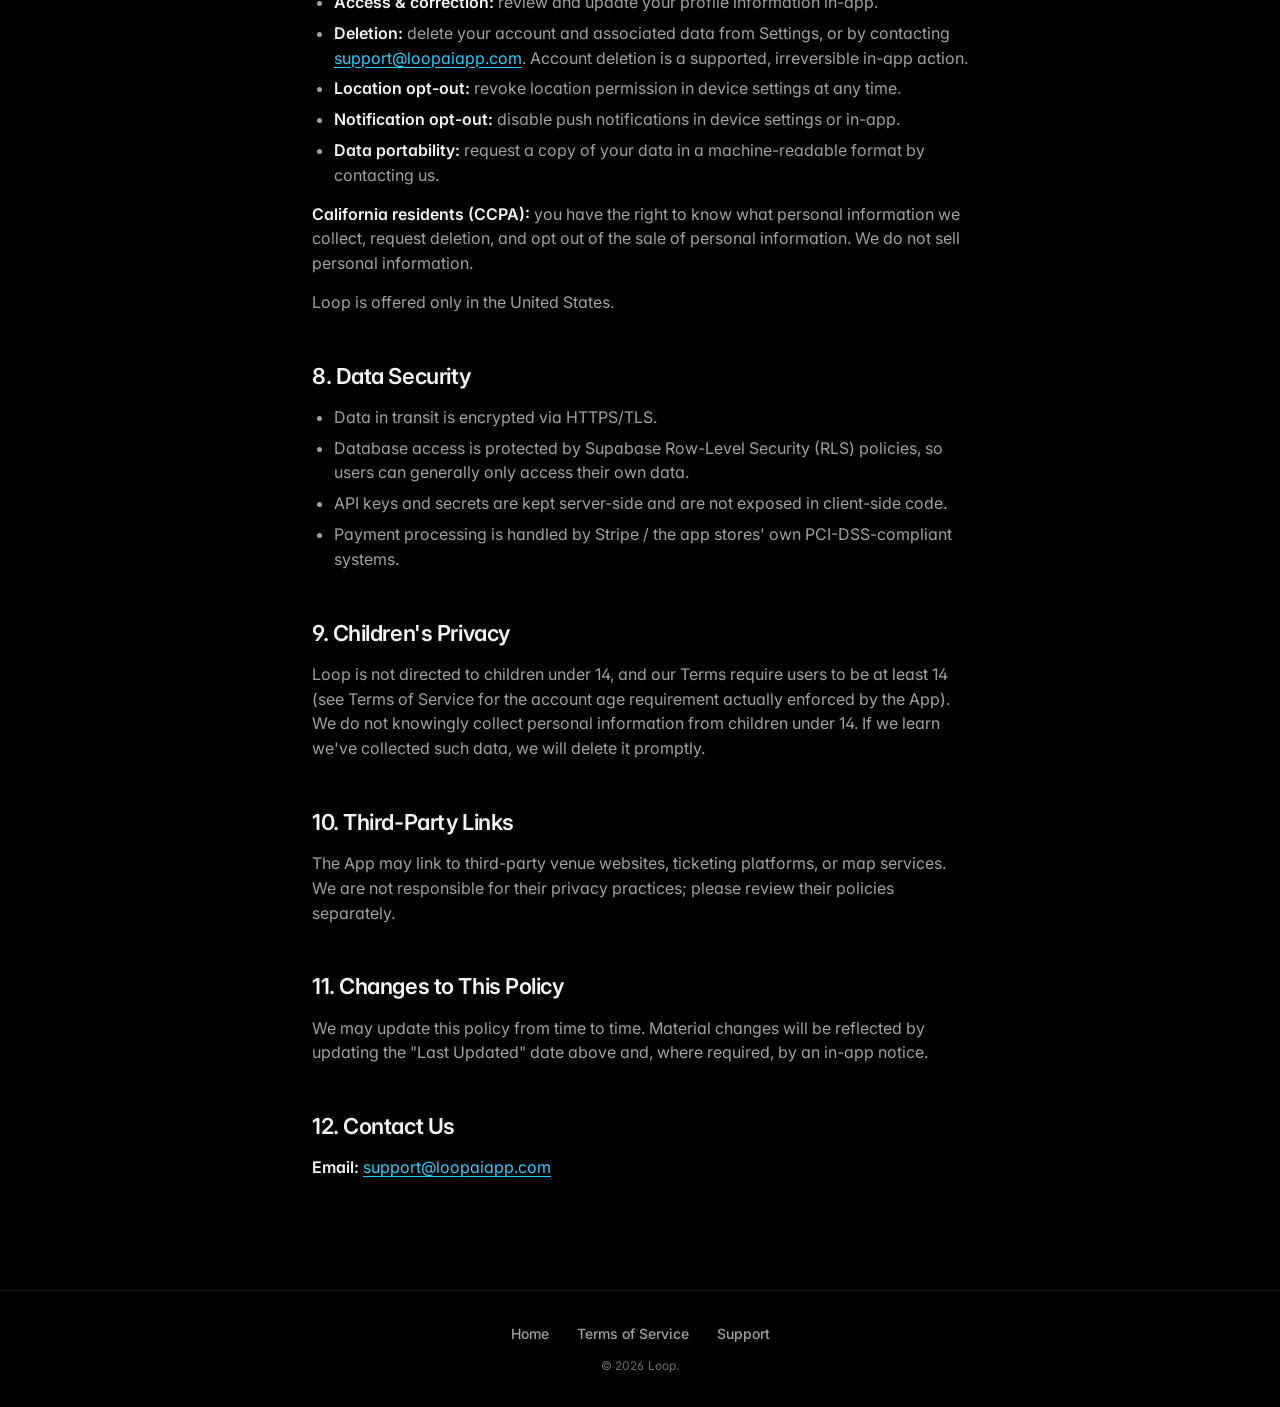
==== commit b6d8df96: "Remove draft banners and draft footers from privacy, terms, support Co-Authored-By: Claude Opus 5.5 " ====
--- a/privacy.html
+++ b/privacy.html
@@ -14,10 +14,6 @@
 </head>
 <body>
 
-  <div class="draft-banner">
-    <strong>Draft — Not Legal Advice</strong><br>
-    This policy must be reviewed by a licensed attorney before publication. It is a working draft generated from the current codebase, not a final legal document.
-  </div>
 
   <header class="doc-header">
     <a href="index.html" class="brand">Loop</a>
@@ -140,7 +136,7 @@
       <a href="terms.html">Terms of Service</a>
       <a href="support.html">Support</a>
     </div>
-    <p class="copyright">&copy; 2026 Loop. Draft document — not yet published.</p>
+    <p class="copyright">&copy; 2026 Loop.</p>
   </footer>
 
 </body>
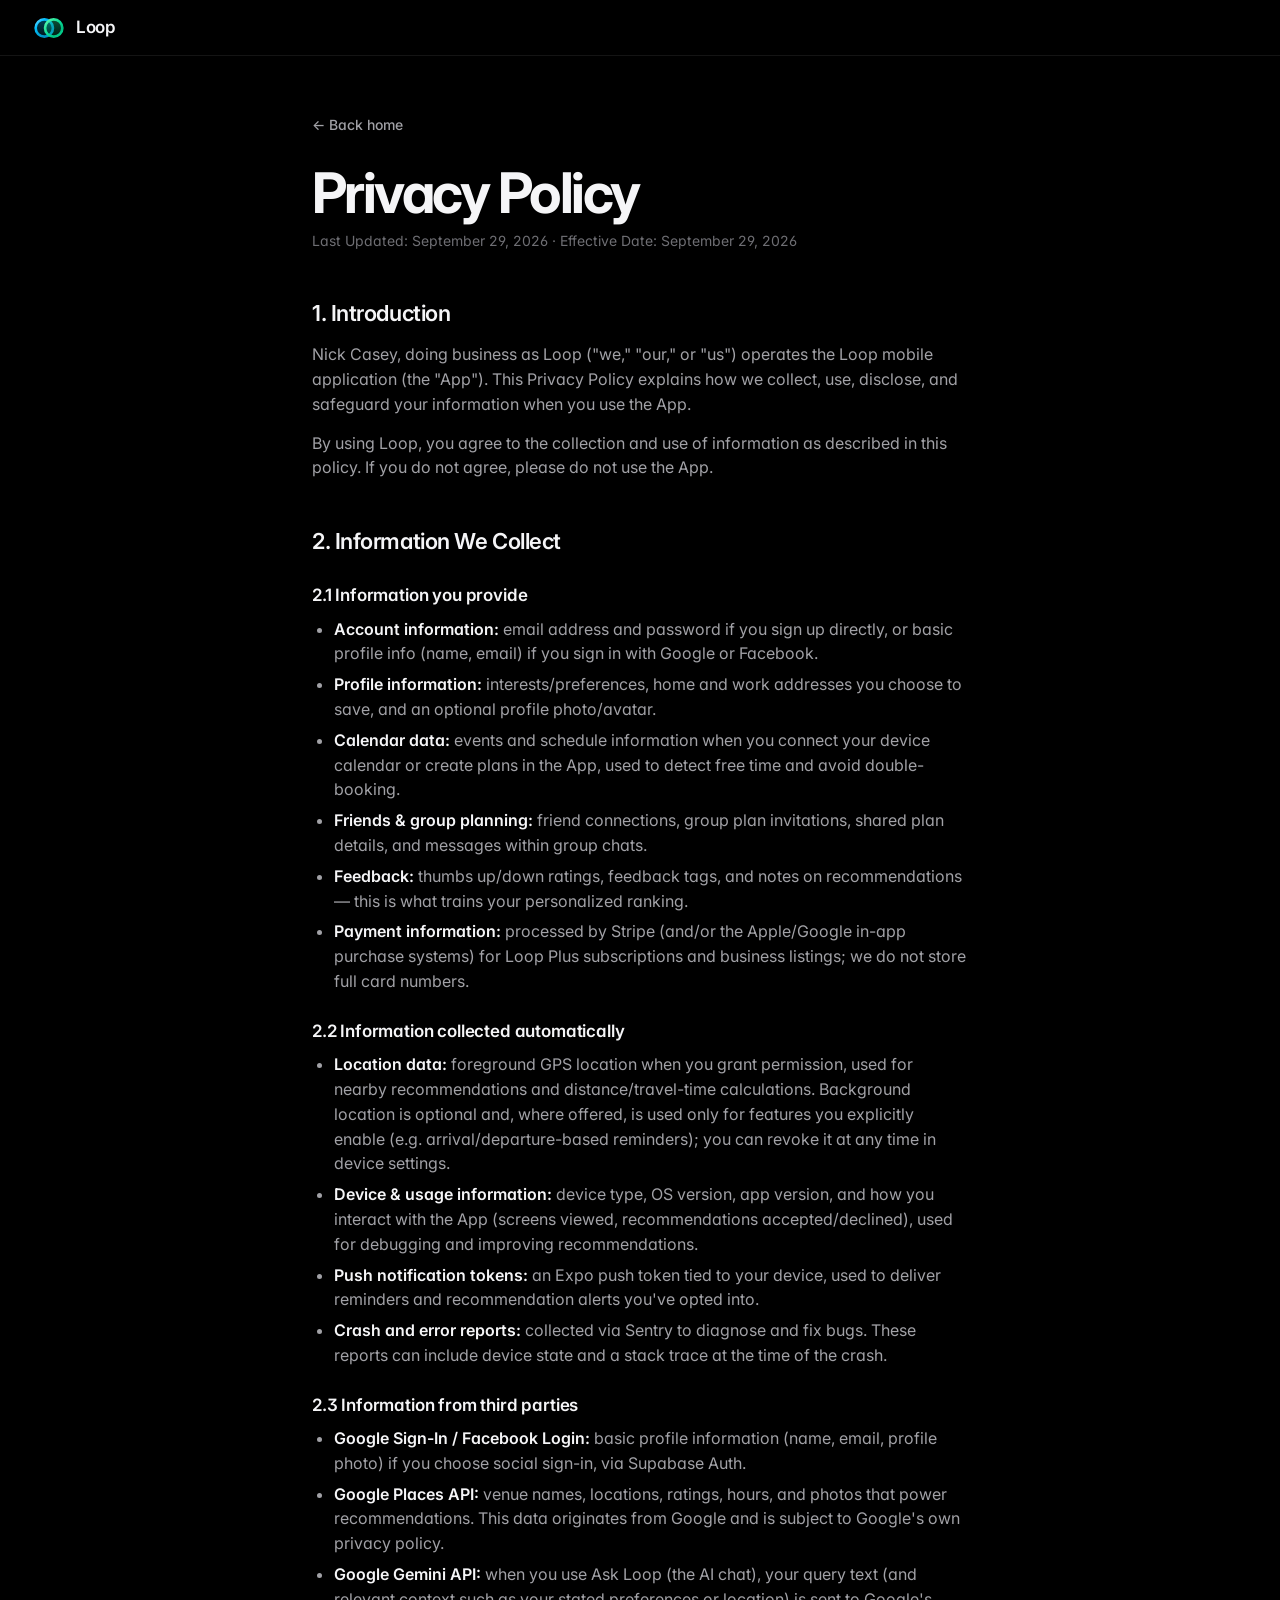
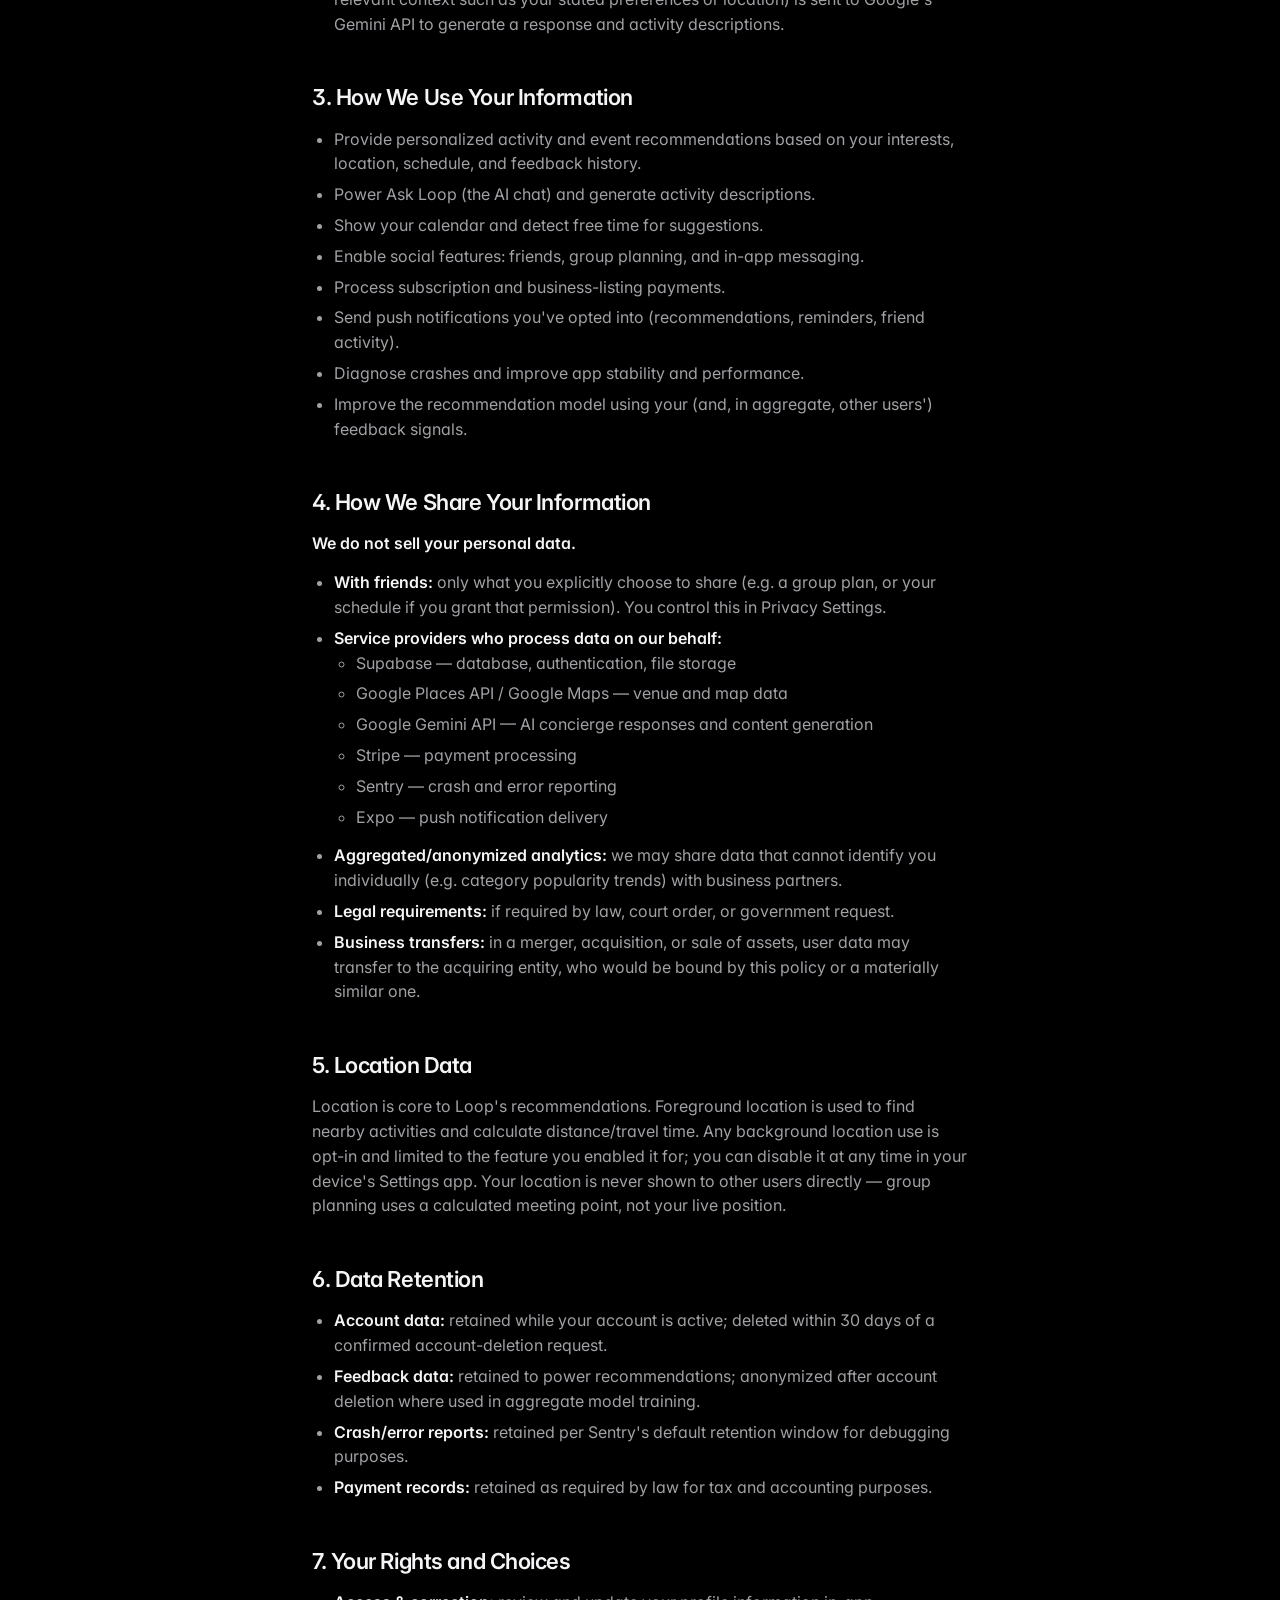
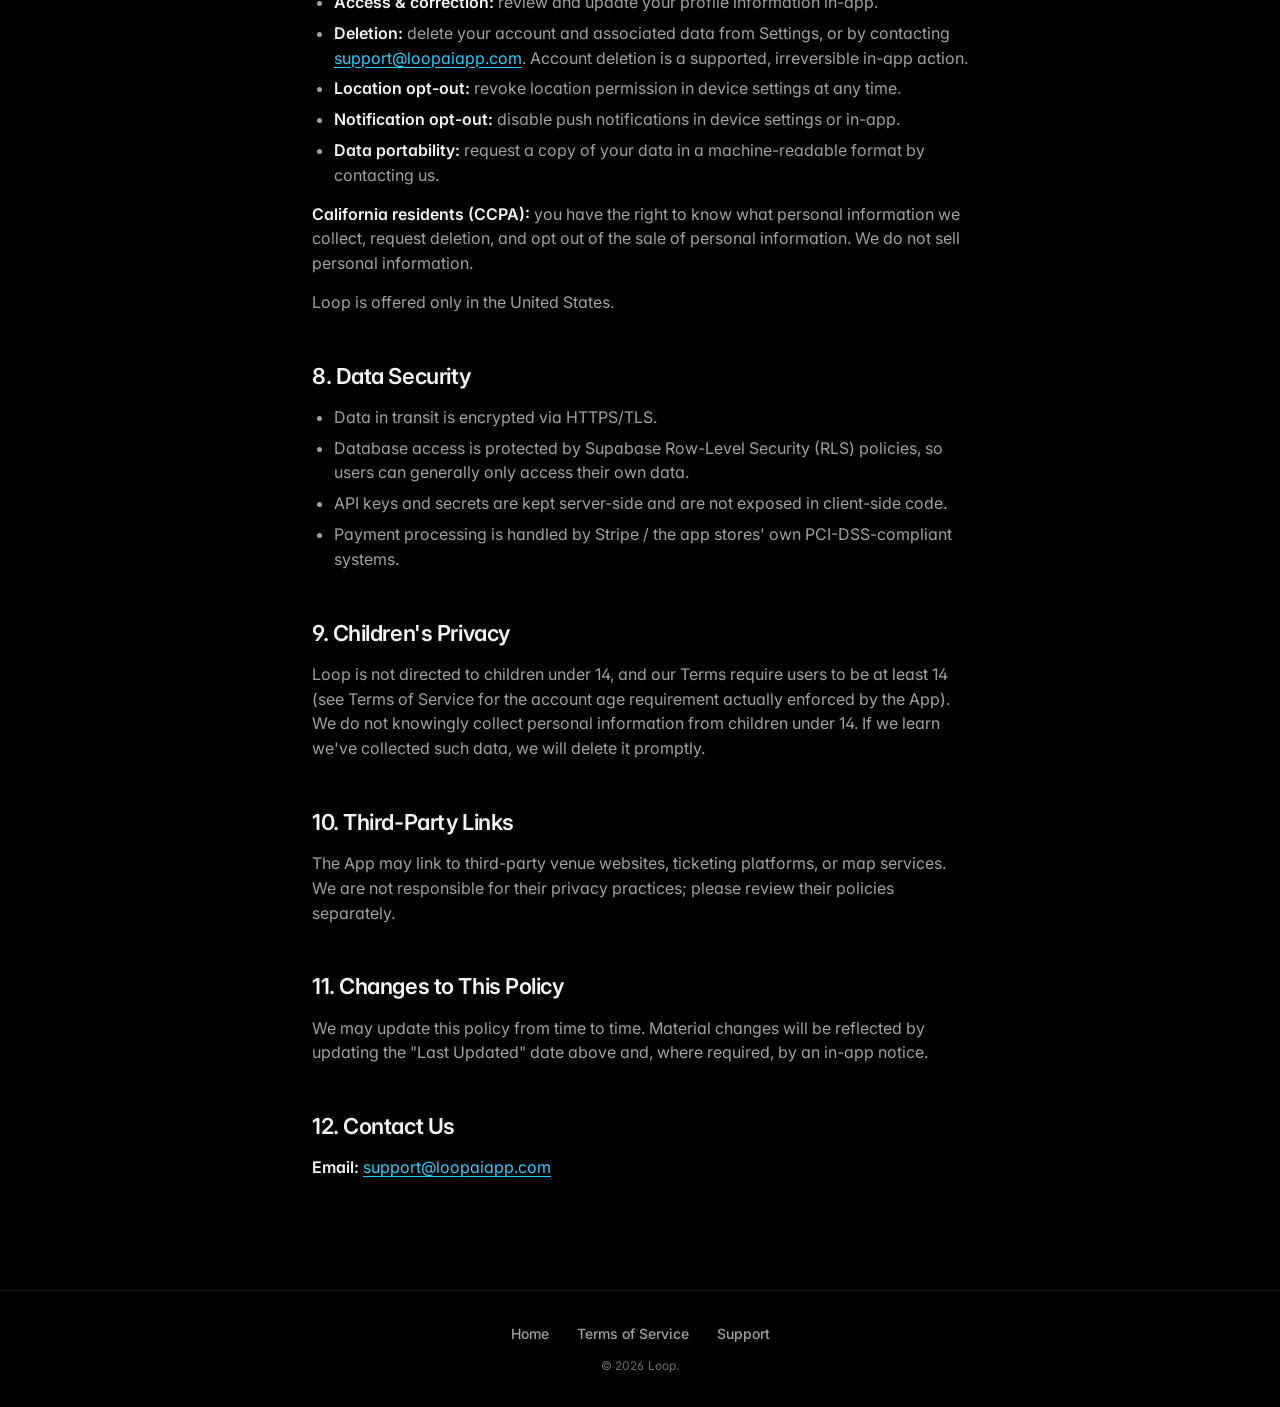
==== commit 919fe2bf: "Copy: 'Your personal AI assistant that keeps you in the loop' replaces 'AI Concierge' (title, hero, " ====
--- a/privacy.html
+++ b/privacy.html
@@ -51,13 +51,13 @@
     <ul>
       <li><strong>Google Sign-In / Facebook Login:</strong> basic profile information (name, email, profile photo) if you choose social sign-in, via Supabase Auth.</li>
       <li><strong>Google Places API:</strong> venue names, locations, ratings, hours, and photos that power recommendations. This data originates from Google and is subject to Google's own privacy policy.</li>
-      <li><strong>Google Gemini API:</strong> when you use the AI concierge/chat, your query text (and relevant context such as your stated preferences or location) is sent to Google's Gemini API to generate a response and activity descriptions.</li>
+      <li><strong>Google Gemini API:</strong> when you use Ask Loop (the AI chat), your query text (and relevant context such as your stated preferences or location) is sent to Google's Gemini API to generate a response and activity descriptions.</li>
     </ul>
 
     <h2>3. How We Use Your Information</h2>
     <ul>
       <li>Provide personalized activity and event recommendations based on your interests, location, schedule, and feedback history.</li>
-      <li>Power the AI concierge chat and generate activity descriptions.</li>
+      <li>Power Ask Loop (the AI chat) and generate activity descriptions.</li>
       <li>Show your calendar and detect free time for suggestions.</li>
       <li>Enable social features: friends, group planning, and in-app messaging.</li>
       <li>Process subscription and business-listing payments.</li>
